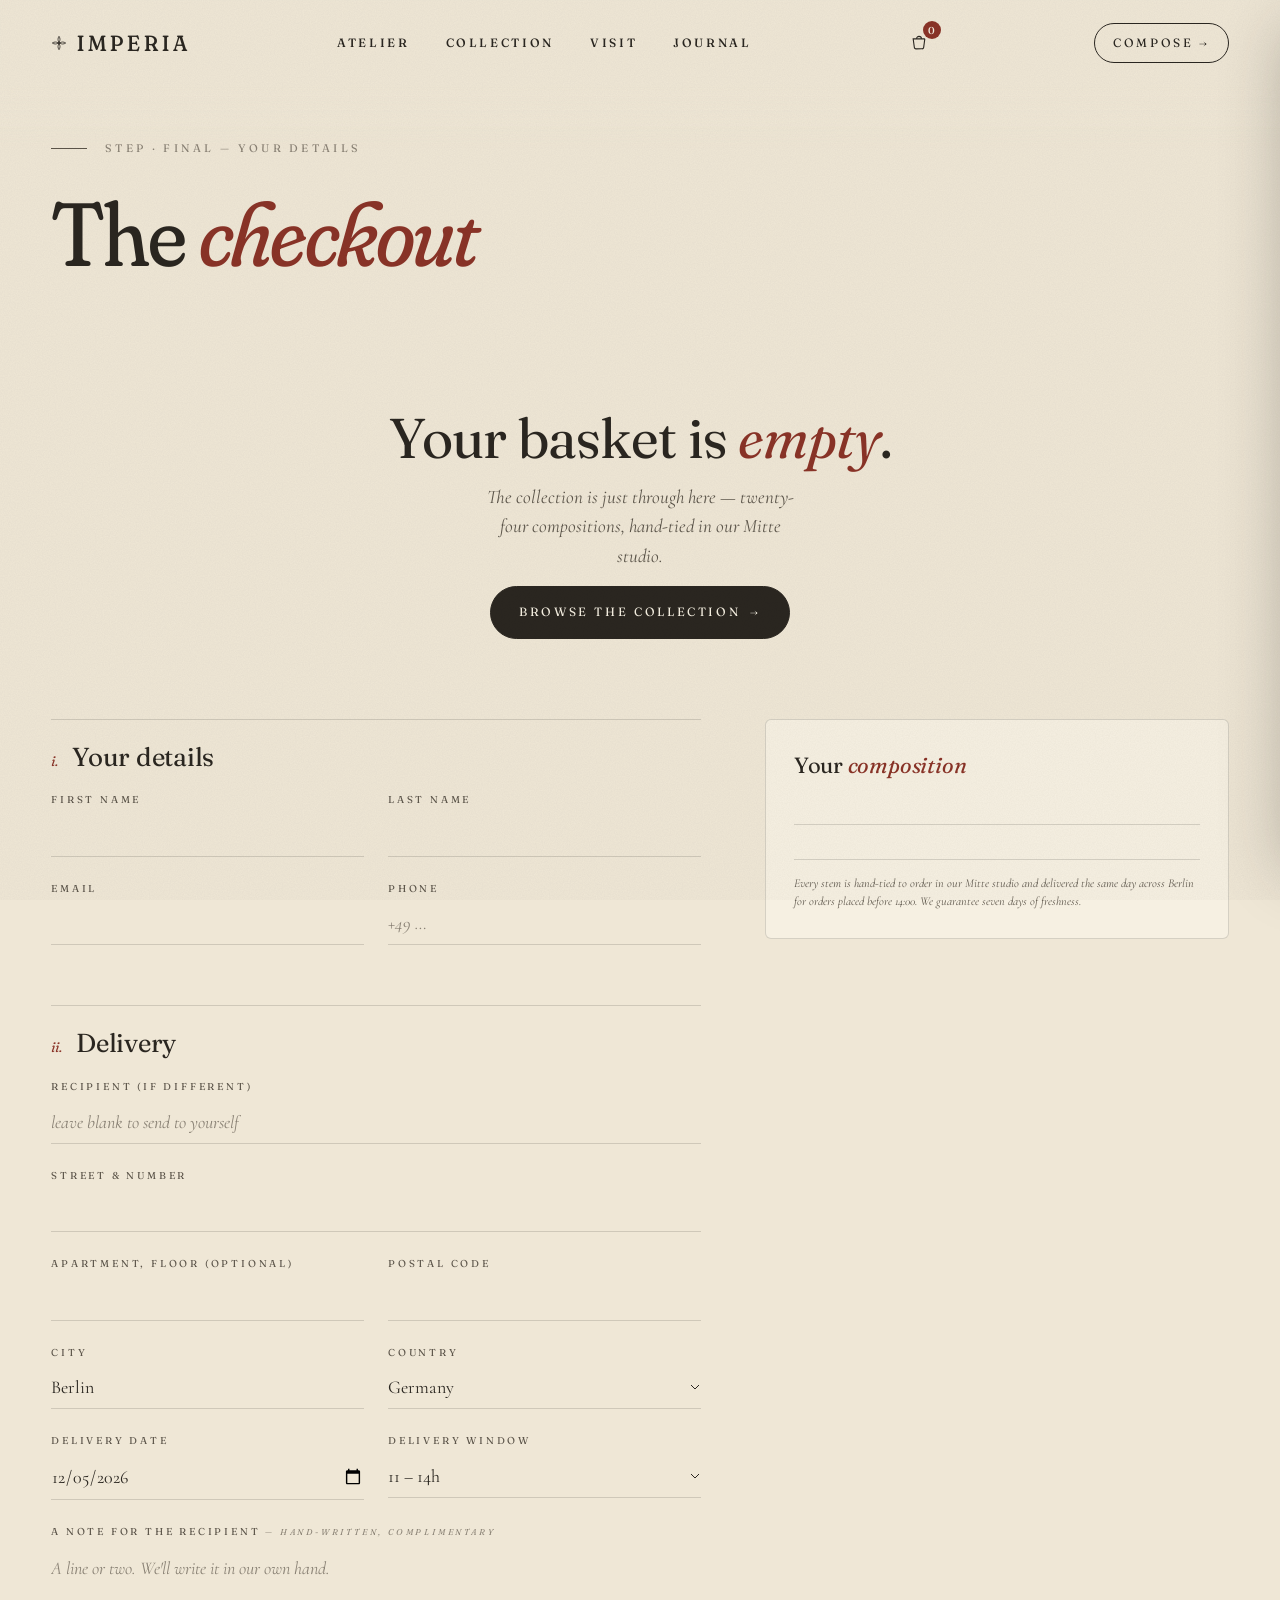
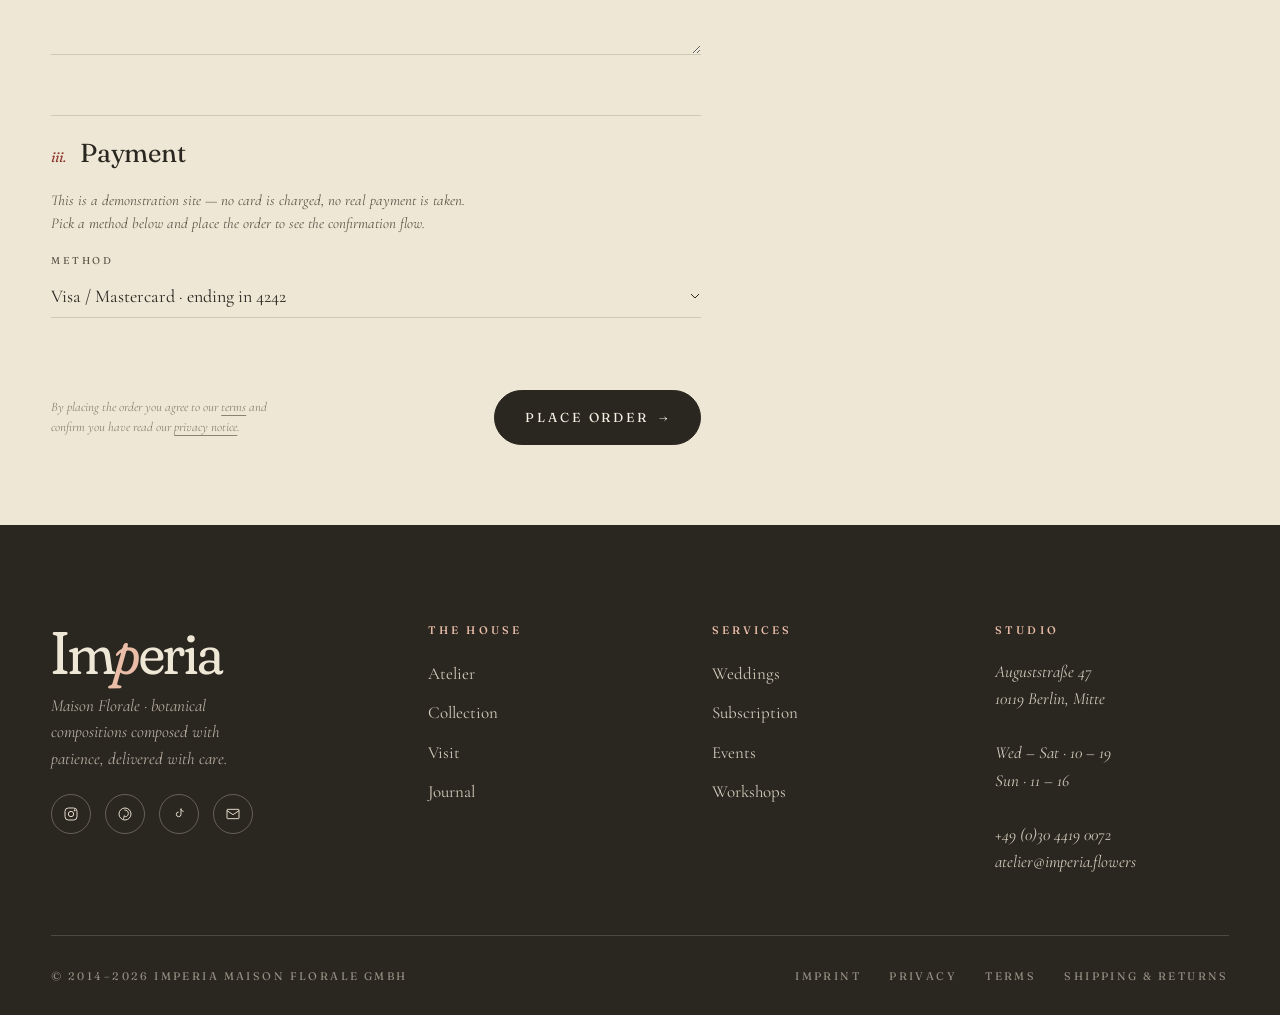
==== checkout/index.html @ 974cafd6 "checkout functionality" ====
<!DOCTYPE html>
<html lang="en">
<head>
<meta charset="UTF-8" />
<meta name="viewport" content="width=device-width, initial-scale=1.0" />
<title>Checkout — IMPERIA Maison Florale</title>
<meta name="description" content="Complete your IMPERIA order — delivery, billing, and a hand-written note." />
<link rel="stylesheet" href="/css/style.css" />
<link rel="icon" href="data:image/svg+xml,%3Csvg xmlns='http://www.w3.org/2000/svg' viewBox='0 0 32 32'%3E%3Ctext y='26' font-size='28' font-family='Georgia' font-style='italic' fill='%238a3327'%3EI%3C/text%3E%3C/svg%3E" />
</head>
<body>

<!-- NAV -->
<nav class="nav" id="nav">
  <a href="/" class="nav-logo" aria-label="IMPERIA home">
    <svg viewBox="0 0 24 24" fill="none" stroke="currentColor" stroke-width="1.2">
      <path d="M12 2c2 3 2 6 0 9-2-3-2-6 0-9zM12 22c-2-3-2-6 0-9 2 3 2 6 0 9zM2 12c3-2 6-2 9 0-3 2-6 2-9 0zM22 12c-3 2-6 2-9 0 3-2 6-2 9 0z"/>
      <circle cx="12" cy="12" r="1.3" fill="currentColor"/>
    </svg>
    IMPERIA
  </a>
  <div class="nav-panel" id="navPanel">
    <div class="nav-links" id="navLinks">
      <a class="nav-link" href="/">Atelier</a>
      <a class="nav-link" href="/products/">Collection</a>
      <a class="nav-link" href="/contact/">Visit</a>
      <a class="nav-link" href="/#journal">Journal</a>
    </div>
    <div class="nav-extras">
      <a class="nav-extra-cta" href="/products/">
        Compose a bouquet
        <svg width="20" height="10" viewBox="0 0 20 10" fill="none" stroke="currentColor" stroke-width="1.4"><path d="M1 5h17M14 1l4 4-4 4"/></svg>
      </a>
      <svg class="nav-extra-ornament" viewBox="0 0 120 24" fill="none">
        <path d="M2 12h36" stroke-linecap="round"/>
        <circle cx="46" cy="12" r="2"/>
        <path d="M52 12c4-5 8-5 12 0-4 5-8 5-12 0z"/>
        <circle cx="74" cy="12" r="2"/>
        <path d="M82 12h36" stroke-linecap="round"/>
      </svg>
      <div class="nav-extra-grid">
        <div class="nav-extra-block"><h5>The Atelier</h5><p>Auguststraße 47<br/>10119 Berlin · Mitte</p></div>
        <div class="nav-extra-block"><h5>Hours</h5><p>Wed–Fri · 10–19<br/>Sat · 09–19<br/>Sun · 11–16</p></div>
        <div class="nav-extra-block"><h5>Conversation</h5><p>atelier@imperia.flowers<br/>+49 (0)30 4419 0072</p></div>
      </div>
      <div class="nav-extra-socials">
        <a href="https://www.instagram.com/" aria-label="Instagram" rel="noopener" target="_blank"><svg viewBox="0 0 24 24" fill="none" stroke="currentColor" stroke-width="1.4"><rect x="3" y="3" width="18" height="18" rx="5"/><circle cx="12" cy="12" r="4"/><circle cx="17.5" cy="6.5" r="0.8" fill="currentColor"/></svg></a>
        <a href="https://www.pinterest.com/" aria-label="Pinterest" rel="noopener" target="_blank"><svg viewBox="0 0 24 24" fill="none" stroke="currentColor" stroke-width="1.4"><circle cx="12" cy="12" r="9"/><path d="M11 6c4 0 6 2 6 5 0 3-2 5-4 5-1 0-2-0.5-2-1.5l-1 4-1 1"/></svg></a>
        <a href="https://www.tiktok.com/" aria-label="TikTok" rel="noopener" target="_blank"><svg viewBox="0 0 24 24" fill="none" stroke="currentColor" stroke-width="1.4"><path d="M15 4v8.5a3.5 3.5 0 1 1-3.5-3.5"/><path d="M15 4c0 2 1.5 4 4 4"/></svg></a>
        <a href="mailto:atelier@imperia.flowers" aria-label="Email"><svg viewBox="0 0 24 24" fill="none" stroke="currentColor" stroke-width="1.4"><rect x="3" y="5" width="18" height="14" rx="1"/><path d="M3 7l9 6 9-6"/></svg></a>
      </div>
    </div>
  </div>
  <a class="nav-cta" href="/products/">Compose →</a>
  <div class="nav-burger" id="navBurger"><span></span><span></span><span></span></div>
</nav>

<main class="checkout-page">
  <header class="checkout-head">
    <div class="page-eyebrow">Step · final — your details</div>
    <h1 class="display checkout-title">The <em>checkout</em></h1>
  </header>

  <!-- Empty state — shown when cart is empty -->
  <div class="checkout-empty" id="checkoutEmpty" hidden>
    <h2>Your basket is <em>empty</em>.</h2>
    <p>The collection is just through here — twenty-four compositions, hand-tied in our Mitte studio.</p>
    <a class="btn btn-primary" href="/products/">Browse the collection <span class="arrow">→</span></a>
  </div>

  <!-- Cart-bearing checkout grid -->
  <div class="checkout-grid" id="checkoutGrid">

    <!-- LEFT — form -->
    <form class="checkout-form" id="checkoutForm" novalidate>

      <section class="checkout-section">
        <div class="checkout-section-head">
          <span class="checkout-section-num">i.</span>
          <h2>Your details</h2>
        </div>
        <div class="form-row">
          <div class="field">
            <label for="firstName">First name</label>
            <input id="firstName" name="firstName" type="text" autocomplete="given-name" required/>
          </div>
          <div class="field">
            <label for="lastName">Last name</label>
            <input id="lastName" name="lastName" type="text" autocomplete="family-name" required/>
          </div>
        </div>
        <div class="form-row">
          <div class="field">
            <label for="email">Email</label>
            <input id="email" name="email" type="email" autocomplete="email" required/>
          </div>
          <div class="field">
            <label for="phone">Phone</label>
            <input id="phone" name="phone" type="tel" autocomplete="tel" placeholder="+49 …"/>
          </div>
        </div>
      </section>

      <section class="checkout-section">
        <div class="checkout-section-head">
          <span class="checkout-section-num">ii.</span>
          <h2>Delivery</h2>
        </div>
        <div class="form-row">
          <div class="field field-full">
            <label for="recipient">Recipient (if different)</label>
            <input id="recipient" name="recipient" type="text" autocomplete="name" placeholder="leave blank to send to yourself"/>
          </div>
        </div>
        <div class="form-row">
          <div class="field field-full">
            <label for="addr1">Street &amp; number</label>
            <input id="addr1" name="addr1" type="text" autocomplete="address-line1" required/>
          </div>
        </div>
        <div class="form-row">
          <div class="field">
            <label for="addr2">Apartment, floor (optional)</label>
            <input id="addr2" name="addr2" type="text" autocomplete="address-line2"/>
          </div>
          <div class="field">
            <label for="postcode">Postal code</label>
            <input id="postcode" name="postcode" type="text" autocomplete="postal-code" inputmode="numeric" required/>
          </div>
        </div>
        <div class="form-row">
          <div class="field">
            <label for="city">City</label>
            <input id="city" name="city" type="text" autocomplete="address-level2" value="Berlin" required/>
          </div>
          <div class="field">
            <label for="country">Country</label>
            <select id="country" name="country" required>
              <option value="DE">Germany</option>
              <option value="AT">Austria</option>
              <option value="CH">Switzerland</option>
              <option value="NL">Netherlands</option>
              <option value="FR">France</option>
            </select>
          </div>
        </div>
        <div class="form-row">
          <div class="field">
            <label for="deliveryDate">Delivery date</label>
            <input id="deliveryDate" name="deliveryDate" type="date" required/>
          </div>
          <div class="field">
            <label for="window">Delivery window</label>
            <select id="window" name="window">
              <option>11 – 14h</option>
              <option>14 – 17h</option>
              <option>17 – 19h</option>
            </select>
          </div>
        </div>
        <div class="form-row">
          <div class="field field-full">
            <label for="giftNote">A note for the recipient <span class="italic" style="color:var(--ink-mute); font-size: 0.85em;">— hand-written, complimentary</span></label>
            <textarea id="giftNote" name="giftNote" placeholder="A line or two. We'll write it in our own hand." maxlength="240"></textarea>
          </div>
        </div>
      </section>

      <section class="checkout-section">
        <div class="checkout-section-head">
          <span class="checkout-section-num">iii.</span>
          <h2>Payment</h2>
        </div>
        <p style="color: var(--ink-soft); font-style: italic; font-size: 15px; margin-bottom: 18px;">
          This is a demonstration site — no card is charged, no real payment is taken.
          Pick a method below and place the order to see the confirmation flow.
        </p>
        <div class="form-row">
          <div class="field field-full">
            <label for="payMethod">Method</label>
            <select id="payMethod" name="payMethod">
              <option value="card">Visa / Mastercard · ending in 4242</option>
              <option value="sepa">SEPA direct debit</option>
              <option value="paypal">PayPal</option>
              <option value="apple">Apple Pay</option>
            </select>
          </div>
        </div>
      </section>

      <div class="checkout-actions">
        <p class="form-note">
          By placing the order you agree to our <a href="/imprint/#terms" style="text-decoration: underline; text-underline-offset: 4px;">terms</a>
          and confirm you have read our <a href="/imprint/#privacy" style="text-decoration: underline; text-underline-offset: 4px;">privacy notice</a>.
        </p>
        <button type="submit" class="btn btn-primary checkout-place" id="placeBtn">
          Place order <span class="arrow">→</span>
        </button>
      </div>
    </form>

    <!-- RIGHT — order summary -->
    <aside class="checkout-summary" aria-label="Order summary">
      <div class="checkout-summary-title">Your <em>composition</em></div>
      <div class="checkout-lines" id="checkoutLines"></div>
      <div class="checkout-totals" id="checkoutTotals"></div>
      <div class="checkout-promise">
        Every stem is hand-tied to order in our Mitte studio and delivered the same day across Berlin
        for orders placed before 14:00. We guarantee seven days of freshness.
      </div>
    </aside>

  </div>
</main>

<!-- FOOTER -->
<footer class="footer">
  <div class="wrap">
    <div class="footer-top">
      <div>
        <div class="footer-brand">Im<em>p</em>eria</div>
        <p class="footer-tagline">Maison Florale · botanical compositions composed with patience, delivered with care.</p>
        <div class="footer-socials">
          <a class="social-link" href="https://www.instagram.com/" aria-label="Instagram" rel="noopener" target="_blank"><svg viewBox="0 0 24 24" fill="none" stroke="currentColor" stroke-width="1.4"><rect x="3" y="3" width="18" height="18" rx="5"/><circle cx="12" cy="12" r="4"/><circle cx="17.5" cy="6.5" r="0.8" fill="currentColor"/></svg></a>
          <a class="social-link" href="https://www.pinterest.com/" aria-label="Pinterest" rel="noopener" target="_blank"><svg viewBox="0 0 24 24" fill="none" stroke="currentColor" stroke-width="1.4"><circle cx="12" cy="12" r="9"/><path d="M11 6c4 0 6 2 6 5 0 3-2 5-4 5-1 0-2-0.5-2-1.5l-1 4-1 1"/></svg></a>
          <a class="social-link" href="https://www.tiktok.com/" aria-label="TikTok" rel="noopener" target="_blank"><svg viewBox="0 0 24 24" fill="none" stroke="currentColor" stroke-width="1.4"><path d="M15 4v8.5a3.5 3.5 0 1 1-3.5-3.5"/><path d="M15 4c0 2 1.5 4 4 4"/></svg></a>
          <a class="social-link" href="mailto:atelier@imperia.flowers" aria-label="Email"><svg viewBox="0 0 24 24" fill="none" stroke="currentColor" stroke-width="1.4"><rect x="3" y="5" width="18" height="14" rx="1"/><path d="M3 7l9 6 9-6"/></svg></a>
        </div>
      </div>
      <div><h4>The House</h4><ul><li><a href="/">Atelier</a></li><li><a href="/products/">Collection</a></li><li><a href="/contact/">Visit</a></li><li><a href="/#journal">Journal</a></li></ul></div>
      <div><h4>Services</h4><ul><li><a href="/contact/">Weddings</a></li><li><a href="/products/">Subscription</a></li><li><a href="/contact/">Events</a></li><li><a href="/contact/">Workshops</a></li></ul></div>
      <div><h4>Studio</h4><p class="footer-info">Auguststraße 47<br/>10119 Berlin, Mitte<br/><br/>Wed – Sat · 10 – 19<br/>Sun · 11 – 16<br/><br/>+49 (0)30 4419 0072<br/>atelier@imperia.flowers</p></div>
    </div>
    <div class="footer-bottom">
      <span>© 2014–2026 Imperia Maison Florale GmbH</span>
      <div class="footer-imprint-links">
        <a href="/imprint/">Imprint</a><a href="/imprint/#privacy">Privacy</a><a href="/imprint/#terms">Terms</a><a href="/imprint/#shipping">Shipping &amp; Returns</a>
      </div>
    </div>
  </div>
</footer>

<script src="/js/main.js"></script>
<script src="/js/cart.js"></script>
<script src="/checkout/checkout.js"></script>
</body>
</html>
---- css/style.css ----
/* ============================================================
   IMPERIA — Maison Florale
   Editorial botanical aesthetic
   ============================================================ */

/* ---- Self-hosted fonts ---- */

@font-face {
  font-family: "Fraunces";
  src: url("/assets/fonts/Fraunces-VariableFont_SOFT,WONK,opsz,wght.ttf") format("truetype");
  font-weight: 100 900;
  font-style: normal;
  font-display: swap;
}

@font-face {
  font-family: "Fraunces";
  src: url("/assets/fonts/Fraunces-Italic-VariableFont_SOFT,WONK,opsz,wght.ttf") format("truetype");
  font-weight: 100 900;
  font-style: italic;
  font-display: swap;
}

@font-face {
  font-family: "Cormorant Garamond";
  src: url("/assets/fonts/CormorantGaramond-Regular.ttf") format("truetype");
  font-weight: 400;
  font-style: normal;
  font-display: swap;
}

@font-face {
  font-family: "Cormorant Garamond";
  src: url("/assets/fonts/CormorantGaramond-Italic.ttf") format("truetype");
  font-weight: 400;
  font-style: italic;
  font-display: swap;
}

@font-face {
  font-family: "Cormorant Garamond";
  src: url("/assets/fonts/CormorantGaramond-Medium.ttf") format("truetype");
  font-weight: 500;
  font-style: normal;
  font-display: swap;
}

@font-face {
  font-family: "Cormorant Garamond";
  src: url("/assets/fonts/CormorantGaramond-MediumItalic.ttf") format("truetype");
  font-weight: 500;
  font-style: italic;
  font-display: swap;
}

:root {
  /* Palette — warm bone, deep ink, terracotta, moss, antique gold */
  --cream:        #efe7d6;
  --cream-deep:   #e6dcc4;
  --cream-light:  #f6f0e2;
  --ink:          #2a2620;
  --ink-soft:     #5c554a;
  --ink-mute:     #8a8275;
  --rose:         #b8584a;
  --rose-deep:    #8a3327;
  --moss:         #6a7a52;
  --moss-deep:    #4a5639;
  --gold:         #a88556;
  --paper-line:   rgba(42, 38, 32, 0.16);

  --serif-display: "Fraunces", "Cormorant Garamond", "Times New Roman", serif;
  --serif-body:    "Cormorant Garamond", "Fraunces", Georgia, serif;

  --ease-soft: cubic-bezier(.4, .14, .2, 1);
  --ease-out:  cubic-bezier(.16, 1, .3, 1);
}

* { margin: 0; padding: 0; box-sizing: border-box; }

html { scroll-behavior: smooth; }

body {
  font-family: var(--serif-body);
  font-weight: 400;
  font-size: 19px;
  line-height: 1.55;
  color: var(--ink);
  background: var(--cream);
  overflow-x: hidden;
  -webkit-font-smoothing: antialiased;
  -moz-osx-font-smoothing: grayscale;
  position: relative;
}

/* Subtle paper grain overlay */
body::before {
  content: "";
  position: fixed;
  inset: 0;
  pointer-events: none;
  z-index: 999;
  opacity: 0.35;
  mix-blend-mode: multiply;
  background-image: url("data:image/svg+xml;utf8,<svg xmlns='http://www.w3.org/2000/svg' width='200' height='200'><filter id='n'><feTurbulence type='fractalNoise' baseFrequency='0.85' numOctaves='2' stitchTiles='stitch'/><feColorMatrix values='0 0 0 0 0.16 0 0 0 0 0.15 0 0 0 0 0.13 0 0 0 0.18 0'/></filter><rect width='100%25' height='100%25' filter='url(%23n)'/></svg>");
}

img { max-width: 100%; display: block; }
a { color: inherit; text-decoration: none; }

::selection { background: var(--rose); color: var(--cream-light); }

/* ============================================================
   Typography
   ============================================================ */

.display {
  font-family: var(--serif-display);
  font-variation-settings: "opsz" 144, "SOFT" 100;
  font-weight: 400;
  letter-spacing: -0.02em;
  line-height: 0.88;
}

.eyebrow {
  font-family: var(--serif-display);
  font-variation-settings: "opsz" 9;
  font-size: 11px;
  font-weight: 500;
  letter-spacing: 0.32em;
  text-transform: uppercase;
  color: var(--ink-soft);
}

.italic { font-style: italic; }

h1, h2, h3, h4 {
  font-family: var(--serif-display);
  font-weight: 400;
  letter-spacing: -0.015em;
  line-height: 1;
}

p { max-width: 60ch; }

/* ============================================================
   Layout
   ============================================================ */

.wrap {
  max-width: 1320px;
  margin-left: auto;
  margin-right: auto;
  padding-left: clamp(20px, 4vw, 56px);
  padding-right: clamp(20px, 4vw, 56px);
}

.rule {
  height: 1px;
  background: var(--paper-line);
  width: 100%;
}

section { position: relative; }

/* ============================================================
   Navigation
   ============================================================ */

.nav {
  position: fixed;
  top: 0; left: 0; right: 0;
  z-index: 100;
  padding: 22px clamp(20px, 4vw, 56px);
  display: flex;
  align-items: center;
  justify-content: space-between;
  backdrop-filter: blur(10px);
  -webkit-backdrop-filter: blur(10px);
  background: rgba(239, 231, 214, 0.78);
  border-bottom: 1px solid transparent;
  transition: border-color 600ms var(--ease-soft);
}

.nav.scrolled { border-bottom-color: var(--paper-line); }

/* Soft fade below the nav header — extends the frosted glass look downward
   and gently dissolves content as it scrolls under, like the mobile menu fade. */
.nav::before {
  content: "";
  position: absolute;
  top: 100%;
  left: 0;
  right: 0;
  height: 64px;
  background: linear-gradient(
    to bottom,
    rgba(239, 231, 214, 0.88) 0%,
    rgba(239, 231, 214, 0.55) 45%,
    rgba(239, 231, 214, 0) 100%
  );
  backdrop-filter: blur(10px);
  -webkit-backdrop-filter: blur(10px);
  -webkit-mask-image: linear-gradient(to bottom, black 0%, black 60%, transparent 100%);
  mask-image: linear-gradient(to bottom, black 0%, black 60%, transparent 100%);
  pointer-events: none;
}

.nav-logo {
  font-family: var(--serif-display);
  font-variation-settings: "opsz" 144, "SOFT" 100;
  font-size: 22px;
  font-weight: 500;
  letter-spacing: 0.18em;
  display: flex;
  align-items: center;
  gap: 10px;
}

.nav-logo svg { width: 16px; height: 16px; }

.nav-links {
  display: flex;
  gap: 36px;
  align-items: center;
  font-family: var(--serif-display);
  font-variation-settings: "opsz" 9;
  font-size: 12px;
  font-weight: 500;
  letter-spacing: 0.22em;
  text-transform: uppercase;
}

.nav-link {
  position: relative;
  padding: 4px 0;
  color: var(--ink);
  transition: color 200ms;
}

.nav-link::after {
  content: "";
  position: absolute;
  left: 0; bottom: -2px;
  width: 100%;
  height: 1px;
  background: var(--ink);
  transform: scaleX(0);
  transform-origin: right;
  transition: transform 420ms var(--ease-out);
}

.nav-link:hover::after,
.nav-link.active::after {
  transform: scaleX(1);
  transform-origin: left;
}

.nav-link.active { color: var(--rose-deep); }
.nav-link.active::after { background: var(--rose-deep); }

.nav-cta {
  font-family: var(--serif-display);
  font-variation-settings: "opsz" 9;
  font-size: 12px;
  letter-spacing: 0.22em;
  text-transform: uppercase;
  padding: 10px 18px;
  border: 1px solid var(--ink);
  border-radius: 999px;
  transition: all 320ms var(--ease-soft);
}

.nav-cta:hover {
  background: var(--ink);
  color: var(--cream-light);
}

.nav-burger {
  display: none;
  width: 28px;
  height: 22px;
  flex-direction: column;
  justify-content: space-between;
  cursor: pointer;
}

.nav-burger span {
  display: block;
  height: 1px;
  background: var(--ink);
  transition: transform 300ms, opacity 200ms;
}

.nav.open .nav-burger span:nth-child(1) { transform: translateY(10px) rotate(45deg); }
.nav.open .nav-burger span:nth-child(2) { opacity: 0; }
.nav.open .nav-burger span:nth-child(3) { transform: translateY(-10px) rotate(-45deg); }

/* Nav panel — neutral on desktop, full-screen overlay on mobile */
.nav-panel { display: contents; }
.nav-extras { display: none; }

/* ============================================================
   Hero (Landing)
   ============================================================ */

.hero {
  min-height: 100vh;
  padding: 120px clamp(20px, 4vw, 56px) 80px;
  display: flex;
  flex-direction: column;
  justify-content: center;
  position: relative;
  overflow: hidden;
}

.hero-grid {
  display: grid;
  grid-template-columns: 1fr auto 1fr;
  gap: 40px;
  align-items: end;
  max-width: 1320px;
  margin: 0 auto;
  width: 100%;
}

.hero-side {
  font-family: var(--serif-display);
  font-variation-settings: "opsz" 9;
  font-size: 11px;
  letter-spacing: 0.32em;
  text-transform: uppercase;
  color: var(--ink-soft);
  writing-mode: vertical-rl;
  transform: rotate(180deg);
  white-space: nowrap;
  align-self: center;
}

.hero-side-right {
  text-align: right;
  align-self: end;
  font-family: var(--serif-body);
  font-style: italic;
  font-size: 17px;
  color: var(--ink-soft);
  max-width: 240px;
  justify-self: end;
}

.hero-center {
  text-align: center;
  position: relative;
}

.hero-eyebrow {
  margin-bottom: 28px;
  opacity: 0;
  animation: fadeUp 900ms var(--ease-out) 200ms forwards;
}

.hero-eyebrow .dot {
  display: inline-block;
  width: 4px; height: 4px;
  background: var(--rose);
  border-radius: 50%;
  margin: 0 14px;
  vertical-align: middle;
}

.hero-title {
  font-size: clamp(72px, 17vw, 260px);
  letter-spacing: -0.04em;
  line-height: 0.92;
  font-variation-settings: "opsz" 144, "SOFT" 100, "wght" 380;
  display: flex;
  justify-content: center;
  gap: 0.005em;
}

.hero-title .letter {
  display: inline-block;
  opacity: 0;
  transform: translateY(40%);
  animation: letterUp 1100ms var(--ease-out) forwards;
}

.hero-title .letter.italic {
  font-style: italic;
  font-variation-settings: "opsz" 144, "SOFT" 100, "wght" 320;
  color: var(--rose-deep);
}

@keyframes letterUp {
  to { opacity: 1; transform: translateY(0); }
}

.hero-sub {
  margin-top: 56px;
  font-family: var(--serif-body);
  font-style: italic;
  font-size: clamp(18px, 2vw, 22px);
  color: var(--ink-soft);
  opacity: 0;
  animation: fadeUp 900ms var(--ease-out) 1100ms forwards;
}

.hero-actions {
  margin-top: 44px;
  display: flex;
  gap: 18px;
  justify-content: center;
  opacity: 0;
  animation: fadeUp 900ms var(--ease-out) 1300ms forwards;
}

.btn {
  font-family: var(--serif-display);
  font-variation-settings: "opsz" 9;
  font-size: 12px;
  letter-spacing: 0.22em;
  text-transform: uppercase;
  padding: 16px 28px;
  border-radius: 999px;
  border: 1px solid var(--ink);
  background: transparent;
  color: var(--ink);
  cursor: pointer;
  transition: all 360ms var(--ease-soft);
  display: inline-flex;
  align-items: center;
  gap: 10px;
}

.btn:hover {
  background: var(--ink);
  color: var(--cream-light);
  transform: translateY(-2px);
}

.btn-primary {
  background: var(--ink);
  color: var(--cream-light);
}

.btn-primary:hover {
  background: var(--rose-deep);
  border-color: var(--rose-deep);
}

.btn .arrow {
  display: inline-block;
  transition: transform 300ms var(--ease-out);
}
.btn:hover .arrow { transform: translateX(4px); }

/* Hero ornament under title */
.hero-ornament {
  margin: 28px auto 0;
  width: 120px;
  opacity: 0;
  animation: fadeUp 900ms var(--ease-out) 1500ms forwards;
}
.hero-ornament path,
.hero-ornament circle { stroke: var(--ink-soft); fill: none; }

/* Floating petals */
.petals {
  position: absolute;
  inset: 0;
  pointer-events: none;
  z-index: 1;
}

.petal {
  position: absolute;
  opacity: 0;
  animation: petalFloat 14s linear infinite, petalFade 14s linear infinite;
}

.petal svg { width: 100%; height: 100%; }

@keyframes petalFloat {
  0%   { transform: translate(0, -10vh) rotate(0deg); }
  100% { transform: translate(20px, 110vh) rotate(720deg); }
}

@keyframes petalFade {
  0%, 100% { opacity: 0; }
  10%, 90% { opacity: 0.55; }
}

@keyframes fadeUp {
  from { opacity: 0; transform: translateY(20px); }
  to   { opacity: 1; transform: translateY(0); }
}

/* ============================================================
   Section: Manifesto / Editorial intro
   ============================================================ */

.manifesto {
  padding-top: clamp(110px, 14vw, 200px);
  padding-bottom: clamp(80px, 12vw, 160px);
  position: relative;
}

.manifesto-grid {
  display: grid;
  grid-template-columns: 1fr 1.4fr;
  gap: clamp(40px, 7vw, 100px);
  align-items: start;
}

.manifesto-label {
  font-family: var(--serif-display);
  font-variation-settings: "opsz" 9;
  font-size: 11px;
  letter-spacing: 0.32em;
  text-transform: uppercase;
  color: var(--ink-soft);
  display: flex;
  align-items: center;
  gap: 18px;
}

.manifesto-label::before {
  content: "";
  width: 36px;
  height: 1px;
  background: var(--ink-soft);
}

.manifesto-title {
  margin-top: 32px;
  font-size: clamp(38px, 6vw, 86px);
  font-variation-settings: "opsz" 144, "SOFT" 100, "wght" 380;
  line-height: 0.96;
}

.manifesto-title em {
  font-style: italic;
  color: var(--rose-deep);
  font-variation-settings: "opsz" 144, "SOFT" 100, "wght" 320;
}

.manifesto-body {
  padding-top: 36px;
}

.manifesto-body p {
  font-size: 20px;
  line-height: 1.6;
  color: var(--ink-soft);
  margin-bottom: 24px;
}

.manifesto-body p:first-child::first-letter {
  font-family: var(--serif-display);
  font-variation-settings: "opsz" 144, "wght" 500;
  font-size: 78px;
  float: left;
  line-height: 0.8;
  padding: 8px 14px 0 0;
  color: var(--rose-deep);
}

.manifesto-sig {
  margin-top: 36px;
  display: flex;
  align-items: center;
  gap: 16px;
  font-style: italic;
  color: var(--ink-soft);
  font-size: 17px;
}

.manifesto-sig::before {
  content: "❦";
  color: var(--rose);
  font-size: 22px;
}

/* ============================================================
   Section divider with ornament
   ============================================================ */

.divider {
  display: flex;
  align-items: center;
  gap: 24px;
  padding: 24px 0;
}

.divider .line {
  flex: 1;
  height: 1px;
  background: var(--paper-line);
}

.divider svg { color: var(--rose); width: 32px; height: 32px; }

/* ============================================================
   Featured / Collection grid
   ============================================================ */

.collection {
  padding-top: clamp(60px, 9vw, 120px);
  padding-bottom: clamp(60px, 9vw, 120px);
}

.section-head {
  display: flex;
  justify-content: space-between;
  align-items: end;
  margin-bottom: 60px;
  gap: 40px;
  flex-wrap: wrap;
}

.section-head h2 {
  font-size: clamp(40px, 6vw, 84px);
  font-variation-settings: "opsz" 144, "SOFT" 100, "wght" 380;
}

.section-head h2 em {
  font-style: italic;
  color: var(--rose-deep);
}

.section-head .lead {
  max-width: 360px;
  font-size: 17px;
  font-style: italic;
  color: var(--ink-soft);
  line-height: 1.55;
}

.grid-products {
  display: grid;
  grid-template-columns: repeat(3, 1fr);
  gap: clamp(30px, 4vw, 56px) clamp(28px, 3vw, 44px);
}

.product {
  position: relative;
  cursor: pointer;
}

.product-frame {
  position: relative;
  aspect-ratio: 4 / 5;
  overflow: hidden;
  background: var(--cream-deep);
  border-radius: 2px;
}

.product-frame img {
  width: 100%;
  height: 100%;
  object-fit: cover;
  transition: transform 1200ms var(--ease-out), filter 800ms;
  filter: saturate(0.9) contrast(0.96);
}

.product:hover .product-frame img {
  transform: scale(1.05);
  filter: saturate(1.05) contrast(1);
}

.product-num {
  position: absolute;
  top: 18px;
  left: 18px;
  font-family: var(--serif-display);
  font-variation-settings: "opsz" 144, "wght" 400;
  font-style: italic;
  font-size: 22px;
  color: var(--cream-light);
  mix-blend-mode: difference;
  z-index: 2;
}

.product-tag {
  position: absolute;
  top: 18px;
  right: 18px;
  font-family: var(--serif-display);
  font-variation-settings: "opsz" 9;
  font-size: 10px;
  letter-spacing: 0.22em;
  text-transform: uppercase;
  padding: 6px 12px;
  background: var(--cream-light);
  color: var(--ink);
  border-radius: 999px;
}

.product-info {
  padding-top: 18px;
  display: grid;
  grid-template-columns: 1fr auto;
  gap: 4px 16px;
  align-items: baseline;
}

.product-name {
  font-family: var(--serif-display);
  font-variation-settings: "opsz" 144, "SOFT" 100, "wght" 380;
  font-size: 26px;
  letter-spacing: -0.01em;
  line-height: 1.1;
}

.product-price {
  font-family: var(--serif-display);
  font-variation-settings: "opsz" 144, "wght" 400;
  font-style: italic;
  font-size: 22px;
  color: var(--rose-deep);
}

.product-latin {
  grid-column: 1 / -1;
  font-style: italic;
  font-size: 15px;
  color: var(--ink-mute);
  letter-spacing: 0.02em;
}

.product-cta {
  grid-column: 1 / -1;
  margin-top: 8px;
  font-family: var(--serif-display);
  font-variation-settings: "opsz" 9;
  font-size: 11px;
  letter-spacing: 0.22em;
  text-transform: uppercase;
  color: var(--ink-soft);
  position: relative;
  display: inline-flex;
  align-items: center;
  gap: 10px;
  width: max-content;
}

.product-cta::after {
  content: "";
  position: absolute;
  left: 0; bottom: -3px;
  width: 100%;
  height: 1px;
  background: var(--ink-soft);
  transform: scaleX(0.3);
  transform-origin: left;
  transition: transform 500ms var(--ease-out);
}

.product:hover .product-cta::after { transform: scaleX(1); }

/* ============================================================
   Seasonal poster
   ============================================================ */

.poster {
  margin: clamp(60px, 9vw, 120px) 0;
  position: relative;
  height: clamp(420px, 70vh, 720px);
  overflow: hidden;
  border-radius: 2px;
}

.poster-img {
  position: absolute;
  inset: 0;
  background-image: url("https://images.unsplash.com/photo-1455659817273-f96807779a8a?auto=format&fit=crop&w=2200&q=80");
  background-size: cover;
  background-position: center;
  filter: saturate(0.85) contrast(0.95);
  transform: scale(1.08);
  transition: transform 1.6s var(--ease-out);
}

.poster.in-view .poster-img { transform: scale(1); }

.poster::after {
  content: "";
  position: absolute;
  inset: 0;
  background: linear-gradient(180deg, rgba(42,38,32,0.05) 0%, rgba(42,38,32,0.55) 100%);
}

.poster-body {
  position: absolute;
  inset: 0;
  z-index: 2;
  display: flex;
  flex-direction: column;
  justify-content: flex-end;
  padding: clamp(30px, 5vw, 70px);
  color: var(--cream-light);
}

.poster-eyebrow {
  font-family: var(--serif-display);
  font-variation-settings: "opsz" 9;
  font-size: 11px;
  letter-spacing: 0.32em;
  text-transform: uppercase;
  margin-bottom: 18px;
  color: var(--cream);
}

.poster-title {
  font-size: clamp(44px, 7vw, 104px);
  font-variation-settings: "opsz" 144, "SOFT" 100, "wght" 380;
  line-height: 0.96;
  max-width: 900px;
}

.poster-title em {
  font-style: italic;
  color: #e9bda7;
}

.poster-actions {
  margin-top: 36px;
  display: flex;
  gap: 16px;
  flex-wrap: wrap;
}

.poster .btn {
  border-color: var(--cream-light);
  color: var(--cream-light);
}
.poster .btn:hover { background: var(--cream-light); color: var(--ink); }

/* ============================================================
   Services
   ============================================================ */

.services {
  padding-top: clamp(80px, 12vw, 140px);
  padding-bottom: clamp(80px, 12vw, 140px);
}

.services-grid {
  display: grid;
  grid-template-columns: repeat(3, 1fr);
  gap: 0;
  border-top: 1px solid var(--paper-line);
}

.service {
  padding: 44px 30px;
  border-bottom: 1px solid var(--paper-line);
  border-right: 1px solid var(--paper-line);
  position: relative;
  transition: background 600ms var(--ease-soft);
  cursor: pointer;
}

.service:nth-child(3n) { border-right: none; }
.service:hover { background: var(--cream-deep); }

.service-num {
  font-family: var(--serif-display);
  font-variation-settings: "opsz" 144, "wght" 400;
  font-style: italic;
  font-size: 32px;
  color: var(--rose);
  margin-bottom: 22px;
}

.service-title {
  font-size: 32px;
  font-variation-settings: "opsz" 144, "SOFT" 100, "wght" 380;
  margin-bottom: 14px;
}

.service-desc {
  color: var(--ink-soft);
  font-size: 17px;
  line-height: 1.55;
  margin-bottom: 28px;
}

.service-link {
  font-family: var(--serif-display);
  font-variation-settings: "opsz" 9;
  font-size: 11px;
  letter-spacing: 0.22em;
  text-transform: uppercase;
  display: inline-flex;
  align-items: center;
  gap: 10px;
  position: relative;
}

.service-link svg { transition: transform 400ms var(--ease-out); }
.service:hover .service-link svg { transform: translateX(6px); }

/* ============================================================
   Testimonials
   ============================================================ */

.quotes {
  padding: clamp(80px, 12vw, 140px) 0;
  background: var(--cream-deep);
  margin-top: clamp(40px, 6vw, 80px);
}

.quotes-eyebrow {
  text-align: center;
  margin-bottom: 50px;
  font-family: var(--serif-display);
  font-variation-settings: "opsz" 9;
  font-size: 11px;
  letter-spacing: 0.32em;
  text-transform: uppercase;
  color: var(--ink-soft);
}

.quotes-grid {
  display: grid;
  grid-template-columns: repeat(3, 1fr);
  gap: 60px;
}

.quote {
  text-align: center;
}

.quote-mark {
  font-family: var(--serif-display);
  font-variation-settings: "opsz" 144, "wght" 400;
  font-style: italic;
  font-size: 80px;
  line-height: 0.5;
  color: var(--rose);
  margin-bottom: 20px;
}

.quote-text {
  font-family: var(--serif-display);
  font-variation-settings: "opsz" 144, "SOFT" 100, "wght" 360;
  font-style: italic;
  font-size: 22px;
  line-height: 1.4;
  color: var(--ink);
  margin: 0 auto 28px;
  max-width: 32ch;
}

.quote-author {
  font-family: var(--serif-display);
  font-variation-settings: "opsz" 9;
  font-size: 11px;
  letter-spacing: 0.28em;
  text-transform: uppercase;
  color: var(--ink-soft);
}

.quote-author .dash { color: var(--rose); margin-right: 8px; }

/* ============================================================
   Marquee
   ============================================================ */

.marquee {
  border-top: 1px solid var(--paper-line);
  border-bottom: 1px solid var(--paper-line);
  padding: 26px 0;
  overflow: hidden;
  white-space: nowrap;
  background: var(--cream);
}

.marquee-track {
  display: inline-flex;
  gap: 60px;
  animation: marquee 38s linear infinite;
  font-family: var(--serif-display);
  font-variation-settings: "opsz" 144, "wght" 400;
  font-style: italic;
  font-size: 36px;
  color: var(--ink);
  align-items: center;
}

.marquee-track span { display: inline-flex; align-items: center; gap: 60px; }
.marquee-track svg { color: var(--rose); }

@keyframes marquee {
  to { transform: translateX(-50%); }
}

/* ============================================================
   Newsletter
   ============================================================ */

.newsletter {
  padding-top: clamp(120px, 15vw, 200px);
  padding-bottom: clamp(120px, 15vw, 200px);
  text-align: center;
}

.newsletter h2 {
  font-size: clamp(40px, 6vw, 80px);
  font-variation-settings: "opsz" 144, "SOFT" 100, "wght" 380;
  max-width: 20ch;
  margin: 0 auto 24px;
  line-height: 1;
}

.newsletter h2 em {
  font-style: italic;
  color: var(--rose-deep);
}

.newsletter p {
  font-style: italic;
  color: var(--ink-soft);
  font-size: 19px;
  max-width: 50ch;
  margin: 0 auto 44px;
}

.newsletter-form {
  display: flex;
  max-width: 520px;
  margin: 0 auto;
  border-bottom: 1px solid var(--ink);
  position: relative;
}

.newsletter-form input {
  flex: 1;
  padding: 16px 4px;
  border: none;
  background: transparent;
  font-family: var(--serif-body);
  font-size: 18px;
  color: var(--ink);
  outline: none;
}

.newsletter-form input::placeholder {
  color: var(--ink-mute);
  font-style: italic;
}

.newsletter-form button {
  padding: 16px 8px;
  background: transparent;
  border: none;
  cursor: pointer;
  font-family: var(--serif-display);
  font-variation-settings: "opsz" 9;
  font-size: 12px;
  letter-spacing: 0.22em;
  text-transform: uppercase;
  color: var(--ink);
  display: inline-flex;
  align-items: center;
  gap: 8px;
  transition: color 300ms;
}

.newsletter-form button:hover { color: var(--rose-deep); }

/* ============================================================
   Footer
   ============================================================ */

.footer {
  background: var(--ink);
  color: var(--cream);
  padding: clamp(60px, 9vw, 100px) 0 30px;
}

.footer-top {
  display: grid;
  grid-template-columns: 1.4fr 1fr 1fr 1fr;
  gap: 50px;
  padding-bottom: 60px;
  border-bottom: 1px solid rgba(239, 231, 214, 0.18);
}

.footer-brand {
  font-family: var(--serif-display);
  font-variation-settings: "opsz" 144, "SOFT" 100, "wght" 380;
  font-size: 60px;
  letter-spacing: -0.02em;
  line-height: 0.9;
}

.footer-brand em {
  font-style: italic;
  color: #e9bda7;
}

.footer-tagline {
  margin-top: 14px;
  font-style: italic;
  color: rgba(239, 231, 214, 0.7);
  font-size: 17px;
  max-width: 30ch;
}

.footer h4 {
  font-family: var(--serif-display);
  font-variation-settings: "opsz" 9;
  font-size: 11px;
  letter-spacing: 0.28em;
  text-transform: uppercase;
  color: #e9bda7;
  margin-bottom: 22px;
  font-weight: 500;
}

.footer ul { list-style: none; }
.footer li { margin-bottom: 10px; }
.footer li a {
  font-family: var(--serif-body);
  font-size: 17px;
  color: rgba(239, 231, 214, 0.85);
  transition: color 240ms;
  position: relative;
}
.footer li a:hover { color: #e9bda7; }
.footer li a::after {
  content: " →";
  opacity: 0;
  transition: opacity 240ms, transform 240ms;
  display: inline-block;
}
.footer li a:hover::after { opacity: 1; transform: translateX(2px); }

.footer-info { font-size: 17px; color: rgba(239, 231, 214, 0.85); font-style: italic; line-height: 1.6; }

.footer-socials {
  margin-top: 22px;
  display: flex;
  gap: 14px;
}

.social-link {
  width: 40px;
  height: 40px;
  border-radius: 50%;
  border: 1px solid rgba(239, 231, 214, 0.3);
  display: inline-flex;
  align-items: center;
  justify-content: center;
  transition: all 320ms var(--ease-soft);
  color: var(--cream);
}

.social-link:hover {
  background: var(--cream);
  color: var(--ink);
  transform: translateY(-3px) rotate(-6deg);
}

.social-link svg { width: 16px; height: 16px; }

.footer-bottom {
  padding-top: 32px;
  display: flex;
  justify-content: space-between;
  align-items: center;
  gap: 24px;
  flex-wrap: wrap;
  font-family: var(--serif-display);
  font-variation-settings: "opsz" 9;
  font-size: 11px;
  letter-spacing: 0.22em;
  text-transform: uppercase;
  color: rgba(239, 231, 214, 0.55);
}

.footer-bottom a { color: inherit; transition: color 240ms; }
.footer-bottom a:hover { color: #e9bda7; }

.footer-imprint-links {
  display: flex;
  gap: 28px;
  flex-wrap: wrap;
}

/* ============================================================
   Reveal on scroll
   ============================================================ */

.reveal {
  opacity: 0;
  transform: translateY(40px);
  transition: opacity 1100ms var(--ease-out), transform 1100ms var(--ease-out);
}

.reveal.in-view { opacity: 1; transform: translateY(0); }

.reveal-stagger > * {
  opacity: 0;
  transform: translateY(40px);
  transition: opacity 900ms var(--ease-out), transform 900ms var(--ease-out);
}

.reveal-stagger.in-view > * {
  opacity: 1;
  transform: translateY(0);
}

.reveal-stagger.in-view > *:nth-child(1) { transition-delay: 0ms; }
.reveal-stagger.in-view > *:nth-child(2) { transition-delay: 120ms; }
.reveal-stagger.in-view > *:nth-child(3) { transition-delay: 240ms; }
.reveal-stagger.in-view > *:nth-child(4) { transition-delay: 360ms; }
.reveal-stagger.in-view > *:nth-child(5) { transition-delay: 480ms; }
.reveal-stagger.in-view > *:nth-child(6) { transition-delay: 600ms; }

/* ============================================================
   Products Page
   ============================================================ */

.page-header {
  padding: 180px clamp(20px, 4vw, 56px) 60px;
  position: relative;
}

.page-header-inner {
  max-width: 1320px;
  margin: 0 auto;
  display: grid;
  grid-template-columns: 1fr 1fr;
  gap: 60px;
  align-items: end;
}

.page-eyebrow {
  font-family: var(--serif-display);
  font-variation-settings: "opsz" 9;
  font-size: 11px;
  letter-spacing: 0.32em;
  text-transform: uppercase;
  color: var(--ink-soft);
  margin-bottom: 24px;
  display: flex;
  align-items: center;
  gap: 18px;
}

.page-eyebrow::before {
  content: "";
  width: 36px;
  height: 1px;
  background: var(--ink-soft);
}

.page-title {
  font-size: clamp(60px, 11vw, 180px);
  font-variation-settings: "opsz" 144, "SOFT" 100, "wght" 380;
  line-height: 0.86;
  letter-spacing: -0.02em;
}

.page-title em {
  font-style: italic;
  color: var(--rose-deep);
  font-variation-settings: "opsz" 144, "SOFT" 100, "wght" 320;
}

.page-intro {
  font-size: 19px;
  font-style: italic;
  color: var(--ink-soft);
  max-width: 44ch;
  line-height: 1.55;
}

/* Filters */
.filters {
  padding: 24px clamp(20px, 4vw, 56px);
  border-top: 1px solid var(--paper-line);
  border-bottom: 1px solid var(--paper-line);
  position: sticky;
  top: 70px;
  background: rgba(239, 231, 214, 0.92);
  backdrop-filter: blur(10px);
  z-index: 50;
}

.filters-inner {
  max-width: 1320px;
  margin: 0 auto;
  display: flex;
  gap: 28px;
  flex-wrap: wrap;
  align-items: center;
}

.filter {
  font-family: var(--serif-display);
  font-variation-settings: "opsz" 9;
  font-size: 12px;
  letter-spacing: 0.22em;
  text-transform: uppercase;
  color: var(--ink-soft);
  padding: 6px 4px;
  background: transparent;
  border: none;
  cursor: pointer;
  position: relative;
  transition: color 240ms;
}

.filter::after {
  content: "";
  position: absolute;
  left: 0; bottom: 0;
  width: 100%;
  height: 1px;
  background: var(--rose-deep);
  transform: scaleX(0);
  transform-origin: left;
  transition: transform 400ms var(--ease-out);
}

.filter:hover { color: var(--ink); }
.filter.active { color: var(--rose-deep); }
.filter.active::after { transform: scaleX(1); }

.filter-count {
  font-family: var(--serif-display);
  font-style: italic;
  font-variation-settings: "opsz" 9;
  font-size: 10px;
  margin-left: 4px;
  opacity: 0.6;
}

.filters-sort {
  margin-left: auto;
  font-family: var(--serif-display);
  font-variation-settings: "opsz" 9;
  font-size: 11px;
  letter-spacing: 0.22em;
  text-transform: uppercase;
  color: var(--ink-soft);
}

.filters-sort select {
  background: transparent;
  border: none;
  font-family: inherit;
  font-size: inherit;
  letter-spacing: inherit;
  text-transform: inherit;
  color: var(--ink);
  cursor: pointer;
  font-style: italic;
}

/* Products grid layout (full page) */
.products-page {
  padding: clamp(50px, 7vw, 80px) clamp(20px, 4vw, 56px) clamp(80px, 11vw, 140px);
}

.products-page-inner {
  max-width: 1320px;
  margin: 0 auto;
}

/* ============================================================
   Contact Page
   ============================================================ */

.contact-page {
  padding: clamp(50px, 7vw, 80px) clamp(20px, 4vw, 56px) clamp(80px, 11vw, 140px);
}

.contact-grid {
  max-width: 1320px;
  margin: 0 auto;
  display: grid;
  grid-template-columns: 1fr 1.2fr;
  gap: clamp(50px, 8vw, 100px);
  align-items: start;
}

.contact-block {
  margin-bottom: 48px;
}

.contact-block h3 {
  font-family: var(--serif-display);
  font-variation-settings: "opsz" 9;
  font-size: 11px;
  letter-spacing: 0.32em;
  text-transform: uppercase;
  color: var(--ink-soft);
  margin-bottom: 14px;
  display: flex;
  align-items: center;
  gap: 14px;
}

.contact-block h3::before {
  content: "";
  width: 28px;
  height: 1px;
  background: var(--ink-soft);
}

.contact-block .value {
  font-family: var(--serif-display);
  font-variation-settings: "opsz" 144, "SOFT" 100, "wght" 380;
  font-size: 28px;
  line-height: 1.2;
}

.contact-block .value em {
  font-style: italic;
  color: var(--rose-deep);
}

.contact-block .sub {
  margin-top: 6px;
  font-style: italic;
  color: var(--ink-soft);
  font-size: 17px;
}

.hours-table {
  width: 100%;
  border-collapse: collapse;
  font-size: 17px;
}

.hours-table tr { border-bottom: 1px dashed var(--paper-line); }
.hours-table tr:last-child { border-bottom: none; }

.hours-table td {
  padding: 10px 0;
  color: var(--ink-soft);
}

.hours-table td:first-child {
  font-family: var(--serif-display);
  font-variation-settings: "opsz" 9;
  font-size: 11px;
  letter-spacing: 0.22em;
  text-transform: uppercase;
  color: var(--ink);
}

.hours-table td:last-child {
  text-align: right;
  font-style: italic;
}

.hours-table tr.closed td:last-child { color: var(--rose-deep); }

/* Contact form */
.contact-form {
  background: var(--cream-light);
  padding: clamp(32px, 5vw, 56px);
  border: 1px solid var(--paper-line);
  border-radius: 4px;
  position: relative;
}

.contact-form::before {
  content: "";
  position: absolute;
  top: -1px; left: -1px; right: -1px;
  height: 4px;
  background: linear-gradient(90deg, var(--rose), var(--gold), var(--moss));
  border-radius: 4px 4px 0 0;
}

.form-title {
  font-family: var(--serif-display);
  font-variation-settings: "opsz" 144, "SOFT" 100, "wght" 380;
  font-size: clamp(34px, 4vw, 48px);
  margin-bottom: 8px;
  line-height: 1;
}

.form-title em { font-style: italic; color: var(--rose-deep); }

.form-subtitle {
  font-style: italic;
  color: var(--ink-soft);
  margin-bottom: 36px;
  font-size: 17px;
}

.form-row {
  display: grid;
  grid-template-columns: 1fr 1fr;
  gap: 24px;
  margin-bottom: 24px;
}

.field { display: flex; flex-direction: column; gap: 6px; }
.field-full { grid-column: 1 / -1; }

.field label {
  font-family: var(--serif-display);
  font-variation-settings: "opsz" 9;
  font-size: 10px;
  letter-spacing: 0.28em;
  text-transform: uppercase;
  color: var(--ink-soft);
}

.field input,
.field select,
.field textarea {
  font-family: var(--serif-body);
  font-size: 18px;
  padding: 10px 0;
  background: transparent;
  border: none;
  border-bottom: 1px solid var(--paper-line);
  color: var(--ink);
  outline: none;
  transition: border-color 300ms;
}

.field input:focus,
.field select:focus,
.field textarea:focus { border-bottom-color: var(--rose-deep); }

.field textarea { resize: vertical; min-height: 110px; line-height: 1.5; }

.field input::placeholder,
.field textarea::placeholder { color: var(--ink-mute); font-style: italic; }

.field select { cursor: pointer; appearance: none; padding-right: 24px; background-image: url("data:image/svg+xml;utf8,<svg xmlns='http://www.w3.org/2000/svg' width='12' height='12' viewBox='0 0 12 12'><path d='M2 4l4 4 4-4' stroke='%232a2620' stroke-width='1' fill='none'/></svg>"); background-repeat: no-repeat; background-position: right center; }

.form-actions {
  display: flex;
  gap: 24px;
  align-items: center;
  margin-top: 12px;
}

.form-note {
  font-style: italic;
  font-size: 14px;
  color: var(--ink-mute);
  flex: 1;
}

/* Map illustration */
.map-illustration {
  margin-top: 48px;
  background: var(--cream-deep);
  aspect-ratio: 16 / 9;
  border-radius: 2px;
  position: relative;
  overflow: hidden;
}

.map-illustration svg { width: 100%; height: 100%; display: block; }

.map-pin {
  position: absolute;
  top: 48%; left: 50%;
  transform: translate(-50%, -100%);
  display: flex;
  flex-direction: column;
  align-items: center;
  gap: 6px;
}

.map-pin .pulse {
  width: 14px; height: 14px;
  background: var(--rose-deep);
  border-radius: 50%;
  position: relative;
  animation: pulse 2.4s var(--ease-out) infinite;
}

.map-pin .pulse::before {
  content: "";
  position: absolute; inset: -8px;
  border: 1px solid var(--rose-deep);
  border-radius: 50%;
  animation: pulseRing 2.4s var(--ease-out) infinite;
}

.map-pin .label {
  font-family: var(--serif-display);
  font-variation-settings: "opsz" 9;
  font-size: 11px;
  letter-spacing: 0.32em;
  text-transform: uppercase;
  background: var(--cream-light);
  padding: 6px 12px;
  border-radius: 999px;
  color: var(--ink);
  white-space: nowrap;
  border: 1px solid var(--paper-line);
}

@keyframes pulse {
  0%, 100% { transform: scale(1); }
  50%      { transform: scale(1.15); }
}

@keyframes pulseRing {
  0%   { transform: scale(0.6); opacity: 1; }
  100% { transform: scale(2.4); opacity: 0; }
}

/* ============================================================
   Imprint page minor
   ============================================================ */

.imprint-page {
  padding: 160px clamp(20px, 4vw, 56px) clamp(80px, 11vw, 120px);
  max-width: 820px;
  margin: 0 auto;
}

.imprint-page h2 {
  font-size: clamp(20px, 2vw, 24px);
  font-variation-settings: "opsz" 9;
  letter-spacing: 0.22em;
  text-transform: uppercase;
  font-weight: 500;
  color: var(--ink-soft);
  margin: 48px 0 16px;
}

.imprint-page p {
  font-size: 18px;
  line-height: 1.65;
  color: var(--ink-soft);
  margin-bottom: 14px;
}

/* ============================================================
   Responsive
   ============================================================ */

/* ---- Tablet (≤ 1024px) ---- */
@media (max-width: 1024px) {
  .grid-products { grid-template-columns: repeat(2, 1fr); gap: 40px 28px; }
  .services-grid { grid-template-columns: repeat(2, 1fr); }
  .service:nth-child(3n) { border-right: 1px solid var(--paper-line); }
  .service:nth-child(2n) { border-right: none; }
  .quotes-grid { grid-template-columns: 1fr; gap: 56px; max-width: 640px; margin: 0 auto; }
}

/* ---- Small tablet / large phone (≤ 920px) ---- */
@media (max-width: 920px) {
  body { font-size: 17px; }

  .wrap { padding-left: 24px; padding-right: 24px; }

  /* Nav header */
  .nav {
    padding: 16px 22px;
    /* Disable backdrop-filter on mobile — it creates a containing block
       that would trap position:fixed children like .nav-panel inside the nav strip. */
    backdrop-filter: none;
    -webkit-backdrop-filter: none;
  }
  .nav::before {
    height: 52px;
    background: linear-gradient(
      to bottom,
      var(--cream) 0%,
      rgba(239, 231, 214, 0.6) 50%,
      rgba(239, 231, 214, 0) 100%
    );
    backdrop-filter: none;
    -webkit-backdrop-filter: none;
  }
  .nav-cta { display: none; }
  .nav-burger { display: flex; position: relative; z-index: 110; }
  .nav-logo { font-size: 18px; letter-spacing: 0.16em; position: relative; z-index: 110; }
  .nav.open { background: var(--cream); }
  /* Drop the scrolled hairline on mobile — the gradient fade alone separates the header. */
  .nav,
  .nav.scrolled { border-bottom-color: transparent; }

  /* Full-screen mobile menu */
  .nav-panel {
    display: flex;
    flex-direction: column;
    position: fixed;
    inset: 0;
    background: var(--cream);
    padding: 130px 26px 36px;
    overflow-y: auto;
    overscroll-behavior: contain;
    z-index: 95;
    opacity: 0;
    visibility: hidden;
    transition: opacity 480ms var(--ease-out), visibility 0s linear 480ms;
  }

  /* Fade overlay — occludes content scrolling under the nav header
     so menu items don't visually overlap with the IMPERIA logo. */
  .nav.open::after {
    content: "";
    position: fixed;
    top: 0;
    left: 0;
    right: 0;
    height: 130px;
    background: linear-gradient(
      to bottom,
      var(--cream) 0,
      var(--cream) 80px,
      transparent 130px
    );
    pointer-events: none;
    z-index: 99;
  }

  .nav.open .nav-panel {
    opacity: 1;
    visibility: visible;
    transition: opacity 480ms var(--ease-out), visibility 0s linear 0s;
  }

  /* Soft botanical accent in the corner of the open menu */
  .nav-panel::before {
    content: "";
    position: absolute;
    top: 88px;
    right: -40px;
    width: 220px;
    height: 220px;
    background: radial-gradient(circle, var(--rose) 0%, transparent 65%);
    opacity: 0.08;
    border-radius: 50%;
    pointer-events: none;
  }

  /* Menu items become editorial display links */
  .nav-links {
    flex-direction: column;
    align-items: stretch;
    gap: 0;
    font-size: 0;
    letter-spacing: 0;
    text-transform: none;
    width: 100%;
    counter-reset: navi;
  }

  .nav-link {
    width: 100%;
    padding: 20px 0;
    font-family: var(--serif-display);
    font-variation-settings: "opsz" 144, "SOFT" 100, "wght" 380;
    font-size: clamp(36px, 10vw, 52px);
    line-height: 1;
    letter-spacing: -0.02em;
    text-transform: none;
    color: var(--ink);
    border-bottom: 1px solid var(--paper-line);
    display: flex;
    align-items: baseline;
    gap: 18px;
    counter-increment: navi;

    opacity: 0;
    transform: translateY(18px);
    transition: opacity 700ms var(--ease-out), transform 700ms var(--ease-out), color 200ms;
  }

  .nav-link::after { display: none; }

  .nav-link::before {
    content: counter(navi, decimal-leading-zero);
    font-family: var(--serif-display);
    font-variation-settings: "opsz" 9;
    font-style: italic;
    font-size: 11px;
    font-weight: 500;
    letter-spacing: 0.22em;
    color: var(--ink-mute);
    flex-shrink: 0;
    transform: translateY(-22px);
  }

  .nav-link.active {
    color: var(--rose-deep);
    font-style: italic;
  }
  .nav-link.active::before {
    color: var(--rose);
  }

  /* Staggered entry */
  .nav.open .nav-link { opacity: 1; transform: translateY(0); }
  .nav.open .nav-link:nth-child(1) { transition-delay: 220ms; }
  .nav.open .nav-link:nth-child(2) { transition-delay: 300ms; }
  .nav.open .nav-link:nth-child(3) { transition-delay: 380ms; }
  .nav.open .nav-link:nth-child(4) { transition-delay: 460ms; }

  /* Extras: CTA + ornament + studio info + socials */
  .nav-extras {
    display: flex;
    flex-direction: column;
    gap: 30px;
    margin-top: 40px;
    opacity: 0;
    transform: translateY(20px);
    transition: opacity 700ms var(--ease-out) 560ms, transform 700ms var(--ease-out) 560ms;
  }

  .nav.open .nav-extras {
    opacity: 1;
    transform: translateY(0);
  }

  .nav-extra-cta {
    font-family: var(--serif-display);
    font-variation-settings: "opsz" 9;
    font-size: 11px;
    letter-spacing: 0.26em;
    text-transform: uppercase;
    padding: 16px 26px;
    border-radius: 999px;
    color: var(--cream-light);
    background: var(--ink);
    display: inline-flex;
    align-items: center;
    gap: 12px;
    width: max-content;
    border: 1px solid var(--ink);
    transition: all 320ms var(--ease-soft);
  }
  .nav-extra-cta:active,
  .nav-extra-cta:hover {
    background: var(--rose-deep);
    border-color: var(--rose-deep);
  }
  .nav-extra-cta svg { transition: transform 300ms var(--ease-out); }
  .nav-extra-cta:active svg,
  .nav-extra-cta:hover svg { transform: translateX(4px); }

  .nav-extra-ornament {
    width: 96px;
    height: 18px;
    color: var(--ink-mute);
    align-self: flex-start;
  }
  .nav-extra-ornament path,
  .nav-extra-ornament circle {
    stroke: currentColor;
    fill: none;
    stroke-width: 1;
  }

  .nav-extra-grid {
    display: grid;
    grid-template-columns: 1fr 1fr;
    gap: 26px 22px;
  }

  .nav-extra-block h5 {
    font-family: var(--serif-display);
    font-variation-settings: "opsz" 9;
    font-size: 10px;
    letter-spacing: 0.28em;
    text-transform: uppercase;
    color: var(--ink-mute);
    margin-bottom: 8px;
    font-weight: 500;
  }

  .nav-extra-block p {
    font-family: var(--serif-body);
    font-style: italic;
    font-size: 15px;
    line-height: 1.5;
    color: var(--ink-soft);
    max-width: 100%;
  }

  .nav-extra-socials {
    display: flex;
    gap: 12px;
    margin-top: 2px;
    padding-top: 22px;
    border-top: 1px solid var(--paper-line);
  }

  .nav-extra-socials a {
    width: 40px;
    height: 40px;
    border-radius: 50%;
    border: 1px solid var(--paper-line);
    display: inline-flex;
    align-items: center;
    justify-content: center;
    color: var(--ink);
    transition: all 320ms var(--ease-soft);
  }

  .nav-extra-socials a:active,
  .nav-extra-socials a:hover {
    background: var(--rose-deep);
    border-color: var(--rose-deep);
    color: var(--cream-light);
    transform: translateY(-2px);
  }

  .nav-extra-socials svg { width: 15px; height: 15px; }

  /* Lock body when menu open */
  body.menu-open { overflow: hidden; }

  /* Hero */
  .hero { padding: 96px 22px 60px; min-height: auto; }
  .hero-grid { grid-template-columns: 1fr; gap: 0; }
  .hero-side, .hero-side-right { display: none; }
  .hero-eyebrow { margin-bottom: 20px; font-size: 10px; letter-spacing: 0.28em; }
  .hero-title { font-size: clamp(64px, 18vw, 140px); letter-spacing: -0.03em; line-height: 0.92; }
  .hero-sub { margin-top: 44px; font-size: 17px; padding: 0 8px; }
  .hero-actions { margin-top: 32px; gap: 12px; flex-wrap: wrap; }
  .btn { padding: 14px 22px; font-size: 11px; }
  .hero-ornament { margin-top: 22px; width: 90px; }

  /* Marquee */
  .marquee { padding: 20px 0; }
  .marquee-track { font-size: 26px; gap: 40px; }
  .marquee-track span { gap: 40px; }

  /* Manifesto */
  .manifesto { padding-top: 130px; padding-bottom: 80px; }
  .manifesto-grid { grid-template-columns: 1fr; gap: 28px; }
  .manifesto-title { font-size: clamp(34px, 7vw, 56px); margin-top: 22px; }
  .manifesto-body { padding-top: 12px; }
  .manifesto-body p { font-size: 17px; margin-bottom: 18px; }
  .manifesto-body p:first-child::first-letter { font-size: 58px; padding: 4px 10px 0 0; }
  .manifesto-sig { margin-top: 24px; font-size: 15px; }

  /* Collection */
  .collection { padding-top: 64px; padding-bottom: 64px; }
  .section-head { margin-bottom: 40px; gap: 20px; }
  .section-head h2 { font-size: clamp(34px, 7.5vw, 56px); }
  .section-head .lead { font-size: 16px; max-width: 100%; }

  /* Products grid */
  .grid-products { grid-template-columns: 1fr 1fr; gap: 32px 18px; }
  .product-num { top: 14px; left: 14px; font-size: 18px; }
  .product-tag { top: 14px; right: 14px; font-size: 9px; padding: 5px 10px; }
  .product-info { padding-top: 14px; gap: 4px 12px; }
  .product-name { font-size: 22px; }
  .product-price { font-size: 19px; }
  .product-latin { font-size: 13px; }
  .product-cta { font-size: 10px; }

  /* Poster */
  .poster { height: clamp(360px, 70vh, 540px); margin: 50px 0; }
  .poster-body { padding: 32px 26px; }
  .poster-title { font-size: clamp(34px, 7vw, 52px); }
  .poster-actions { margin-top: 24px; gap: 12px; }

  /* Services */
  .services { padding-top: 70px; padding-bottom: 70px; }
  .services-grid { grid-template-columns: 1fr; }
  .service { border-right: none !important; padding: 32px 4px; }
  .service-num { font-size: 26px; margin-bottom: 16px; }
  .service-title { font-size: 26px; }
  .service-desc { font-size: 16px; margin-bottom: 20px; }

  /* Quotes */
  .quotes { padding: 70px 0; }
  .quotes-grid { grid-template-columns: 1fr; gap: 48px; }
  .quote-text { font-size: 20px; }
  .quote-mark { font-size: 64px; }

  /* Newsletter */
  .newsletter { padding-top: 140px; padding-bottom: 140px; }
  .newsletter h2 { font-size: clamp(34px, 7vw, 56px); }
  .newsletter p { font-size: 17px; margin-bottom: 32px; }
  .newsletter-form input { font-size: 16px; padding: 14px 4px; }

  /* Footer */
  .footer { padding: 64px 0 24px; }
  .footer-top {
    grid-template-columns: 1fr 1fr;
    gap: 36px 28px;
    padding-bottom: 40px;
  }
  .footer-brand { font-size: 44px; }
  .footer-tagline { font-size: 15px; }
  .footer-info { font-size: 15px; }
  .footer li a { font-size: 15px; }
  .footer-bottom { padding-top: 24px; font-size: 10px; gap: 14px; }
  .footer-imprint-links { gap: 18px; }

  /* Page headers */
  .page-header { padding: 100px 22px 36px; }
  .page-header-inner { grid-template-columns: 1fr; gap: 22px; }
  .page-title { font-size: clamp(56px, 14vw, 120px); }
  .page-intro { font-size: 17px; }
  .page-eyebrow { font-size: 10px; letter-spacing: 0.28em; margin-bottom: 18px; }

  /* Filters */
  .filters { position: static; padding: 18px 0; }
  .filters-inner {
    gap: 6px 18px;
    flex-wrap: nowrap;
    overflow-x: auto;
    padding: 0 22px;
    scrollbar-width: none;
    -ms-overflow-style: none;
  }
  .filters-inner::-webkit-scrollbar { display: none; }
  .filter { white-space: nowrap; font-size: 11px; flex-shrink: 0; }
  .filters-sort {
    margin-left: 0;
    flex-shrink: 0;
    padding-left: 8px;
    border-left: 1px solid var(--paper-line);
    font-size: 10px;
  }

  /* Products page */
  .products-page { padding: 50px 22px 80px; }

  /* Contact */
  .contact-page { padding: 50px 22px 80px; }
  .contact-grid { grid-template-columns: 1fr; gap: 48px; }
  .contact-block { margin-bottom: 36px; }
  .contact-block .value { font-size: 24px; }
  .contact-block .sub { font-size: 15px; }
  .hours-table { font-size: 15px; }
  .map-illustration { aspect-ratio: 4 / 3; margin-top: 32px; }

  /* Contact form */
  .contact-form { padding: 32px 24px; }
  .form-title { font-size: clamp(28px, 6vw, 38px); }
  .form-subtitle { font-size: 15px; margin-bottom: 28px; }
  .form-row { grid-template-columns: 1fr; gap: 22px; margin-bottom: 22px; }
  .field input, .field select, .field textarea { font-size: 16px; }
  .field label { font-size: 9px; }
  .form-actions { flex-direction: column; align-items: stretch; gap: 18px; }
  .form-note { font-size: 13px; }
  .form-actions .btn { width: 100%; justify-content: center; }

  /* Imprint */
  .imprint-page { padding: 100px 22px 70px; }
  .imprint-page p { font-size: 16px; }
  .imprint-page h2 { font-size: 14px; margin: 36px 0 12px; }
}

/* ---- Phone (≤ 560px) ---- */
@media (max-width: 560px) {
  body { font-size: 16px; }
  .wrap { padding-left: 20px; padding-right: 20px; }

  .nav { padding: 14px 18px; }
  .nav-logo { font-size: 17px; letter-spacing: 0.14em; gap: 8px; }
  .nav-logo svg { width: 14px; height: 14px; }

  /* Hero */
  .hero { padding: 88px 18px 48px; }
  .hero-eyebrow .dot { margin: 0 8px; }
  .hero-title { font-size: clamp(56px, 19vw, 96px); line-height: 0.94; }
  .hero-sub { font-size: 16px; margin-top: 40px; }
  .hero-actions { flex-direction: column; align-items: stretch; width: 100%; max-width: 320px; margin-left: auto; margin-right: auto; }
  .hero-actions .btn { justify-content: center; }

  .marquee-track { font-size: 22px; gap: 32px; }
  .marquee-track span { gap: 32px; }

  .manifesto-title { font-size: clamp(30px, 8vw, 42px); }
  .manifesto-body p { font-size: 16px; }

  /* Products grid → single column */
  .grid-products { grid-template-columns: 1fr; gap: 36px; }
  .product-frame { aspect-ratio: 5 / 6; }
  .product-name { font-size: 24px; }
  .product-price { font-size: 20px; }
  .product-latin { font-size: 14px; }

  /* Poster */
  .poster { height: clamp(320px, 78vh, 480px); margin: 40px 0; border-radius: 2px; }
  .poster-body { padding: 26px 20px; }
  .poster-title { font-size: clamp(28px, 8vw, 40px); line-height: 1.04; }
  .poster-eyebrow { font-size: 10px; margin-bottom: 14px; }
  .poster-actions { flex-direction: column; align-items: stretch; }
  .poster-actions .btn { justify-content: center; }

  /* Services */
  .service { padding: 28px 0; }
  .service-title { font-size: 24px; }

  /* Section heads */
  .section-head { margin-bottom: 32px; }
  .section-head h2 { font-size: clamp(30px, 8vw, 44px); }
  .section-head .lead { font-size: 15px; }

  /* Quotes */
  .quotes { padding: 56px 0; }
  .quote-text { font-size: 18px; }
  .quote-mark { font-size: 52px; margin-bottom: 14px; }
  .quote-author { font-size: 10px; }

  /* Newsletter */
  .newsletter h2 { font-size: clamp(30px, 8vw, 44px); }
  .newsletter p { font-size: 16px; max-width: 40ch; }
  .newsletter-form { flex-direction: row; }

  /* Footer */
  .footer { padding: 48px 0 24px; }
  .footer-top { grid-template-columns: 1fr; gap: 32px; padding-bottom: 32px; }
  .footer-brand { font-size: 40px; }
  .footer-bottom {
    justify-content: flex-start;
    flex-direction: column;
    align-items: flex-start;
  }
  .footer-socials { margin-top: 18px; }

  /* Page header */
  .page-header { padding: 88px 18px 30px; }
  .page-title { font-size: clamp(48px, 16vw, 90px); }
  .page-eyebrow::before { width: 24px; }
  .page-intro { font-size: 16px; }

  /* Filters */
  .filters-inner { padding: 0 18px; gap: 4px 16px; }
  .filter { padding: 4px 2px; }

  /* Products page */
  .products-page { padding: 36px 18px 64px; }

  /* Contact */
  .contact-page { padding: 36px 18px 64px; }
  .contact-block .value { font-size: 22px; }
  .contact-block h3::before { width: 20px; }
  .hours-table td { padding: 8px 0; }

  .contact-form { padding: 26px 20px; border-radius: 3px; }
  .form-title { font-size: 26px; }
  .form-subtitle { font-size: 14px; margin-bottom: 22px; }

  /* Imprint */
  .imprint-page { padding: 88px 18px 56px; }
}

/* ---- Very small phones (≤ 380px) ---- */
@media (max-width: 380px) {
  .wrap { padding-left: 16px; padding-right: 16px; }
  .nav { padding: 12px 16px; }
  .nav-logo { font-size: 15px; }

  .nav-panel { padding: 118px 20px 32px; }
  .nav.open::after {
    height: 118px;
    background: linear-gradient(
      to bottom,
      var(--cream) 0,
      var(--cream) 68px,
      transparent 118px
    );
  }
  .nav-link { padding: 16px 0; font-size: clamp(32px, 11vw, 44px); gap: 12px; }
  .nav-link::before { font-size: 10px; transform: translateY(-18px); }
  .nav-extras { gap: 26px; margin-top: 32px; }
  .nav-extra-grid { grid-template-columns: 1fr; gap: 22px; }
  .nav-extra-cta { padding: 14px 22px; font-size: 10px; }

  .hero { padding: 84px 16px 40px; }
  .hero-title { font-size: clamp(48px, 20vw, 72px); }
  .hero-eyebrow { font-size: 9px; }

  .marquee-track { font-size: 19px; gap: 26px; }
  .marquee-track span { gap: 26px; }

  .page-header { padding: 84px 16px 28px; }
  .page-title { font-size: clamp(44px, 17vw, 72px); }

  .products-page { padding: 32px 16px 56px; }
  .contact-page { padding: 32px 16px 56px; }
  .imprint-page { padding: 84px 16px 48px; }

  .contact-form { padding: 22px 18px; }
  .form-title { font-size: 24px; }

  .footer-brand { font-size: 36px; }
}

/* ============================================================
   Product Display Page (PDP)
   ============================================================ */

.pdp {
  padding: clamp(110px, 12vw, 160px) clamp(20px, 4vw, 56px) clamp(90px, 11vw, 140px);
  max-width: 1320px;
  margin-left: auto;
  margin-right: auto;
}

.pdp-breadcrumb {
  font-family: var(--serif-display);
  font-variation-settings: "opsz" 9;
  font-size: 11px;
  letter-spacing: 0.28em;
  text-transform: uppercase;
  color: var(--ink-soft);
  margin-bottom: clamp(36px, 5vw, 64px);
  display: flex;
  flex-wrap: wrap;
  align-items: center;
  gap: 12px;
}

.pdp-breadcrumb a { transition: color 240ms; }
.pdp-breadcrumb a:hover { color: var(--rose-deep); }
.pdp-breadcrumb .sep { color: var(--ink-mute); }
.pdp-breadcrumb .current { color: var(--rose-deep); font-style: italic; text-transform: none; letter-spacing: 0; font-size: 14px; }

/* Two-column hero */
.pdp-grid {
  display: grid;
  grid-template-columns: 1.05fr 1fr;
  gap: clamp(40px, 6vw, 96px);
  align-items: start;
}

/* Gallery */
.pdp-gallery { position: relative; }

.pdp-hero {
  position: relative;
  aspect-ratio: 4 / 5;
  overflow: hidden;
  background: var(--cream-deep);
  border-radius: 2px;
}

.pdp-hero img {
  width: 100%;
  height: 100%;
  object-fit: cover;
  filter: saturate(0.92) contrast(0.96);
  transform: scale(1.02);
  transition: transform 1.4s var(--ease-out);
}

.pdp-hero:hover img { transform: scale(1.05); }

.pdp-num {
  position: absolute;
  top: 22px; left: 24px;
  font-family: var(--serif-display);
  font-variation-settings: "opsz" 144, "wght" 400;
  font-style: italic;
  font-size: 26px;
  color: var(--cream-light);
  mix-blend-mode: difference;
  z-index: 2;
}

.pdp-tag {
  position: absolute;
  top: 22px; right: 24px;
  font-family: var(--serif-display);
  font-variation-settings: "opsz" 9;
  font-size: 10px;
  letter-spacing: 0.26em;
  text-transform: uppercase;
  padding: 7px 14px;
  background: var(--cream-light);
  color: var(--ink);
  border-radius: 999px;
  z-index: 2;
}

.pdp-caption {
  margin-top: 16px;
  font-family: var(--serif-body);
  font-style: italic;
  font-size: 15px;
  color: var(--ink-mute);
  text-align: center;
}

/* Details column */
.pdp-details {
  position: sticky;
  top: 100px;
  align-self: start;
}

.pdp-eyebrow {
  font-family: var(--serif-display);
  font-variation-settings: "opsz" 9;
  font-size: 11px;
  letter-spacing: 0.32em;
  text-transform: uppercase;
  color: var(--ink-soft);
  margin-bottom: 22px;
  display: flex;
  align-items: center;
  gap: 14px;
}

.pdp-eyebrow::before {
  content: "";
  width: 28px;
  height: 1px;
  background: var(--ink-soft);
}

.pdp-title {
  font-size: clamp(52px, 7vw, 96px);
  font-variation-settings: "opsz" 144, "SOFT" 100, "wght" 380;
  line-height: 0.92;
  letter-spacing: -0.02em;
  margin-bottom: 14px;
}

.pdp-latin {
  font-family: var(--serif-display);
  font-variation-settings: "opsz" 144, "wght" 380;
  font-style: italic;
  font-size: 20px;
  color: var(--rose-deep);
  margin-bottom: 6px;
}

.pdp-notes {
  font-family: var(--serif-body);
  font-style: italic;
  color: var(--ink-mute);
  font-size: 15px;
  letter-spacing: 0.01em;
  margin-bottom: 28px;
}

.pdp-price-row {
  display: flex;
  align-items: baseline;
  gap: 14px;
  padding: 20px 0;
  border-top: 1px solid var(--paper-line);
  border-bottom: 1px solid var(--paper-line);
  margin-bottom: 28px;
}

.pdp-price {
  font-family: var(--serif-display);
  font-variation-settings: "opsz" 144, "SOFT" 100, "wght" 400;
  font-style: italic;
  font-size: 36px;
  color: var(--ink);
  letter-spacing: -0.01em;
}

.pdp-price-sub {
  font-size: 14px;
  color: var(--ink-mute);
}

.pdp-description {
  font-size: 18px;
  line-height: 1.55;
  color: var(--ink-soft);
  margin-bottom: 36px;
  max-width: 56ch;
}

/* Fields */
.pdp-field {
  margin-bottom: 28px;
}

.pdp-label {
  display: block;
  font-family: var(--serif-display);
  font-variation-settings: "opsz" 9;
  font-size: 10px;
  letter-spacing: 0.32em;
  text-transform: uppercase;
  color: var(--ink-soft);
  margin-bottom: 12px;
}

.pdp-options {
  display: flex;
  gap: 8px;
  flex-wrap: wrap;
}

.pdp-opt {
  font-family: var(--serif-display);
  font-variation-settings: "opsz" 9;
  font-size: 11px;
  letter-spacing: 0.22em;
  text-transform: uppercase;
  padding: 11px 18px;
  background: transparent;
  color: var(--ink);
  border: 1px solid var(--paper-line);
  border-radius: 999px;
  cursor: pointer;
  transition: all 280ms var(--ease-soft);
}

.pdp-opt:hover { border-color: var(--ink-soft); }

.pdp-opt.active {
  background: var(--ink);
  color: var(--cream-light);
  border-color: var(--ink);
}

.pdp-opt-note {
  margin-top: 10px;
  font-size: 14px;
  color: var(--ink-mute);
}

/* Note textarea */
.pdp-field textarea {
  width: 100%;
  font-family: var(--serif-body);
  font-style: italic;
  font-size: 16px;
  line-height: 1.5;
  padding: 12px 14px;
  background: var(--cream-light);
  border: 1px solid var(--paper-line);
  border-radius: 2px;
  color: var(--ink);
  outline: none;
  resize: vertical;
  min-height: 64px;
  transition: border-color 240ms;
}

.pdp-field textarea:focus { border-color: var(--rose-deep); }
.pdp-field textarea::placeholder { color: var(--ink-mute); font-style: italic; }

/* Buy row */
.pdp-buy-row {
  display: flex;
  gap: 14px;
  align-items: stretch;
  margin-top: 36px;
  margin-bottom: 36px;
}

.pdp-qty {
  display: inline-flex;
  align-items: center;
  border: 1px solid var(--paper-line);
  border-radius: 999px;
  padding: 4px;
  background: var(--cream-light);
}

.pdp-qty-btn {
  width: 34px;
  height: 34px;
  border-radius: 50%;
  border: none;
  background: transparent;
  font-family: var(--serif-display);
  font-size: 18px;
  color: var(--ink);
  cursor: pointer;
  transition: background 240ms;
}

.pdp-qty-btn:hover { background: var(--cream-deep); }

.pdp-qty-val {
  display: inline-block;
  min-width: 28px;
  text-align: center;
  font-family: var(--serif-display);
  font-variation-settings: "opsz" 144, "wght" 400;
  font-style: italic;
  font-size: 18px;
}

.pdp-cta {
  flex: 1;
  display: inline-flex;
  align-items: center;
  justify-content: space-between;
  gap: 14px;
  padding: 14px 24px;
  background: var(--ink);
  color: var(--cream-light);
  border: 1px solid var(--ink);
  border-radius: 999px;
  font-family: var(--serif-display);
  font-variation-settings: "opsz" 9;
  font-size: 12px;
  letter-spacing: 0.24em;
  text-transform: uppercase;
  cursor: pointer;
  transition: all 320ms var(--ease-soft);
}

.pdp-cta:hover {
  background: var(--rose-deep);
  border-color: var(--rose-deep);
  transform: translateY(-2px);
}

.pdp-cta-label { flex: 0 0 auto; }

.pdp-cta-price {
  flex: 1;
  text-align: right;
  font-style: italic;
  font-variation-settings: "opsz" 144, "wght" 400;
  font-size: 15px;
  letter-spacing: 0;
  text-transform: none;
  color: rgba(246, 240, 226, 0.85);
}

.pdp-cta-arrow { transition: transform 280ms var(--ease-out); flex-shrink: 0; }
.pdp-cta:hover .pdp-cta-arrow { transform: translateX(3px); }

/* Meta rows under CTA */
.pdp-meta {
  display: flex;
  flex-direction: column;
  gap: 18px;
  padding-top: 28px;
  border-top: 1px solid var(--paper-line);
}

.pdp-meta-row {
  display: flex;
  gap: 16px;
  align-items: flex-start;
}

.pdp-meta-row svg {
  width: 26px;
  height: 26px;
  flex-shrink: 0;
  color: var(--rose-deep);
  margin-top: 2px;
}

.pdp-meta-row h5 {
  font-family: var(--serif-display);
  font-variation-settings: "opsz" 144, "SOFT" 100, "wght" 400;
  font-size: 17px;
  color: var(--ink);
  margin-bottom: 2px;
}

.pdp-meta-row p {
  font-size: 15px;
  color: var(--ink-soft);
  line-height: 1.5;
}

/* Long-form prose sections */
.pdp-prose {
  display: grid;
  grid-template-columns: repeat(3, 1fr);
  gap: clamp(36px, 5vw, 70px) clamp(36px, 5vw, 70px);
  margin-top: clamp(80px, 10vw, 130px);
  padding-top: clamp(60px, 7vw, 90px);
  border-top: 1px solid var(--paper-line);
}

.pdp-section-label {
  font-family: var(--serif-display);
  font-variation-settings: "opsz" 9;
  font-size: 10px;
  letter-spacing: 0.32em;
  text-transform: uppercase;
  color: var(--ink-mute);
  margin-bottom: 12px;
  display: inline-block;
}

.pdp-section h3 {
  font-family: var(--serif-display);
  font-variation-settings: "opsz" 144, "SOFT" 100, "wght" 380;
  font-size: clamp(26px, 3vw, 34px);
  line-height: 1.05;
  margin-bottom: 22px;
}

.pdp-section h3 em {
  font-style: italic;
  color: var(--rose-deep);
}

.pdp-section p {
  font-size: 16px;
  line-height: 1.6;
  color: var(--ink-soft);
}

.pdp-list {
  list-style: none;
  padding: 0;
}

.pdp-list li {
  padding: 12px 0;
  border-bottom: 1px dashed var(--paper-line);
  font-family: var(--serif-body);
  font-size: 16px;
  color: var(--ink-soft);
  line-height: 1.45;
  position: relative;
  padding-left: 22px;
}

.pdp-list li::before {
  content: "❦";
  position: absolute;
  left: 0;
  top: 12px;
  color: var(--rose);
  font-size: 13px;
}

.pdp-list li:last-child { border-bottom: none; }

.pdp-longevity {
  margin-top: 18px;
  padding-top: 18px;
  border-top: 1px dashed var(--paper-line);
}

.pdp-longevity em {
  font-family: var(--serif-display);
  font-variation-settings: "opsz" 144, "wght" 400;
  font-style: italic;
  color: var(--ink);
}

/* Related products */
.pdp-related {
  margin-top: clamp(80px, 10vw, 130px);
  padding-top: clamp(60px, 7vw, 90px);
  border-top: 1px solid var(--paper-line);
}

.pdp-related .section-head h2 {
  font-size: clamp(34px, 5vw, 64px);
}

.pdp-related-link {
  font-family: var(--serif-display);
  font-variation-settings: "opsz" 9;
  font-size: 11px;
  letter-spacing: 0.24em;
  text-transform: uppercase;
  color: var(--ink-soft);
  display: inline-flex;
  align-items: center;
  gap: 10px;
  transition: color 240ms;
}

.pdp-related-link:hover { color: var(--rose-deep); }
.pdp-related-link svg { transition: transform 280ms var(--ease-out); }
.pdp-related-link:hover svg { transform: translateX(3px); }

.pdp-related .grid-products {
  grid-template-columns: repeat(3, 1fr);
}

/* Toast */
.pdp-toast {
  position: fixed;
  bottom: 28px;
  left: 50%;
  transform: translateX(-50%) translateY(120%);
  background: var(--ink);
  color: var(--cream-light);
  padding: 16px 22px;
  border-radius: 999px;
  display: flex;
  align-items: center;
  gap: 14px;
  font-family: var(--serif-body);
  font-size: 15px;
  box-shadow: 0 20px 40px rgba(42, 38, 32, 0.25);
  z-index: 200;
  opacity: 0;
  transition: opacity 400ms var(--ease-out), transform 500ms var(--ease-out);
  max-width: calc(100vw - 40px);
}

.pdp-toast.show {
  transform: translateX(-50%) translateY(0);
  opacity: 1;
}

.pdp-toast svg {
  width: 22px;
  height: 22px;
  color: #d9a594;
  flex-shrink: 0;
}

.pdp-toast strong {
  font-family: var(--serif-display);
  font-variation-settings: "opsz" 144, "wght" 400;
  font-style: italic;
  font-size: 16px;
  display: block;
  letter-spacing: 0.02em;
  color: #e9bda7;
}

.pdp-toast span { display: block; font-size: 14px; opacity: 0.85; }

/* ---- PDP responsive ---- */

@media (max-width: 1024px) {
  .pdp-grid { grid-template-columns: 1fr; gap: 48px; }
  .pdp-details { position: static; }
  .pdp-related .grid-products { grid-template-columns: repeat(2, 1fr); }
  .pdp-prose { grid-template-columns: 1fr 1fr; }
}

@media (max-width: 920px) {
  .pdp { padding-left: 24px; padding-right: 24px; }
  .pdp-breadcrumb { font-size: 10px; margin-bottom: 28px; gap: 8px; }
  .pdp-breadcrumb .current { font-size: 13px; }
  .pdp-title { font-size: clamp(44px, 12vw, 80px); margin-bottom: 12px; }
  .pdp-latin { font-size: 17px; }
  .pdp-notes { font-size: 14px; }
  .pdp-price { font-size: 30px; }
  .pdp-price-row { padding: 16px 0; margin-bottom: 24px; }
  .pdp-description { font-size: 17px; margin-bottom: 28px; }
  .pdp-num { top: 16px; left: 18px; font-size: 22px; }
  .pdp-tag { top: 16px; right: 18px; font-size: 9px; padding: 6px 12px; }
  .pdp-buy-row { flex-direction: column; gap: 14px; margin: 28px 0; }
  .pdp-cta { width: 100%; padding: 14px 22px; }
  .pdp-qty { align-self: flex-start; }
  .pdp-meta-row svg { width: 22px; height: 22px; }
  .pdp-meta-row h5 { font-size: 16px; }
  .pdp-meta-row p { font-size: 14px; }
  .pdp-prose { grid-template-columns: 1fr; gap: 44px; }
  .pdp-section h3 { font-size: 24px; margin-bottom: 16px; }
  .pdp-section p { font-size: 15px; }
  .pdp-list li { font-size: 15px; padding-top: 10px; padding-bottom: 10px; }
  .pdp-related .grid-products { grid-template-columns: 1fr 1fr; gap: 28px 18px; }
  .pdp-related .section-head { flex-direction: column; align-items: flex-start; gap: 14px; }
  .pdp-related-link { font-size: 10px; }
  .pdp-toast { bottom: 16px; padding: 14px 18px; font-size: 14px; gap: 12px; }
  .pdp-toast strong { font-size: 15px; }
  .pdp-toast span { font-size: 13px; }
}

@media (max-width: 560px) {
  .pdp { padding-left: 20px; padding-right: 20px; padding-top: 100px; }
  .pdp-related .grid-products { grid-template-columns: 1fr; gap: 36px; }
  .pdp-opt { font-size: 10px; padding: 10px 14px; letter-spacing: 0.18em; }
}

@media (max-width: 380px) {
  .pdp { padding-left: 16px; padding-right: 16px; }
}

/* Reduced motion */
@media (prefers-reduced-motion: reduce) {
  *, *::before, *::after {
    animation-duration: 0.001ms !important;
    transition-duration: 0.001ms !important;
  }
  .petals { display: none; }
}

/* ============================================================
   Cart — header button, drawer, checkout
   ============================================================ */

.nav-cart {
  position: relative;
  display: inline-flex;
  align-items: center;
  justify-content: center;
  width: 42px;
  height: 42px;
  margin-right: 8px;
  border: 1px solid transparent;
  border-radius: 999px;
  background: transparent;
  color: var(--ink);
  cursor: pointer;
  transition: border-color 320ms var(--ease-soft), background 320ms var(--ease-soft), color 320ms var(--ease-soft);
}
.nav-cart svg { width: 20px; height: 20px; }
.nav-cart:hover {
  border-color: var(--ink);
  background: var(--ink);
  color: var(--cream-light);
}
.nav-cart.has-items { border-color: var(--paper-line); }

.nav-cart-count {
  position: absolute;
  top: -2px;
  right: -2px;
  min-width: 18px;
  height: 18px;
  padding: 0 5px;
  display: inline-flex;
  align-items: center;
  justify-content: center;
  border-radius: 999px;
  background: var(--rose-deep);
  color: var(--cream-light);
  font-family: var(--serif-display);
  font-variation-settings: "opsz" 9;
  font-size: 10px;
  letter-spacing: 0.04em;
  font-weight: 500;
  box-shadow: 0 0 0 2px var(--cream);
}

/* ---- Cart drawer ---- */

.cart-overlay {
  position: fixed;
  inset: 0;
  background: rgba(42, 38, 32, 0.4);
  backdrop-filter: blur(4px);
  -webkit-backdrop-filter: blur(4px);
  z-index: 200;
  opacity: 0;
  transition: opacity 320ms var(--ease-soft);
}
.cart-overlay.show { opacity: 1; }

.cart-drawer {
  position: fixed;
  top: 0; right: 0;
  height: 100dvh;
  width: min(460px, 92vw);
  background: var(--cream-light);
  z-index: 210;
  display: flex;
  flex-direction: column;
  transform: translateX(100%);
  transition: transform 460ms var(--ease-out);
  box-shadow: -24px 0 60px -30px rgba(42, 38, 32, 0.3);
  border-left: 1px solid var(--paper-line);
}
.cart-drawer.open { transform: translateX(0); }

body.cart-open { overflow: hidden; }

.cart-head {
  display: flex;
  align-items: flex-start;
  justify-content: space-between;
  padding: 28px 28px 20px;
  border-bottom: 1px solid var(--paper-line);
  gap: 16px;
}
.cart-eyebrow {
  font-family: var(--serif-display);
  font-variation-settings: "opsz" 9;
  font-size: 10px;
  font-weight: 500;
  letter-spacing: 0.28em;
  text-transform: uppercase;
  color: var(--ink-mute);
  margin-bottom: 6px;
}
.cart-title {
  font-family: var(--serif-display);
  font-variation-settings: "opsz" 144, "SOFT" 100;
  font-size: 32px;
  letter-spacing: -0.01em;
  line-height: 1;
}
.cart-title em { font-style: italic; color: var(--rose-deep); }
.cart-close {
  background: transparent;
  border: 1px solid transparent;
  border-radius: 999px;
  width: 36px;
  height: 36px;
  display: inline-flex;
  align-items: center;
  justify-content: center;
  cursor: pointer;
  color: var(--ink-soft);
  transition: background 200ms, color 200ms, border-color 200ms;
}
.cart-close:hover { background: var(--ink); color: var(--cream-light); border-color: var(--ink); }
.cart-close svg { width: 16px; height: 16px; }

.cart-body {
  flex: 1 1 auto;
  overflow-y: auto;
  padding: 12px 28px 28px;
}

.cart-empty {
  text-align: center;
  padding: 64px 16px 32px;
  display: flex;
  flex-direction: column;
  align-items: center;
  gap: 14px;
  color: var(--ink-soft);
}
.cart-empty-icon { color: var(--rose); display: inline-block; }
.cart-empty-icon svg { width: 44px; height: 44px; }
.cart-empty-title {
  font-family: var(--serif-display);
  font-size: 26px;
  color: var(--ink);
  margin-top: 4px;
}
.cart-empty-sub { font-size: 15px; max-width: 28ch; }
.cart-empty .btn { margin-top: 8px; }

.cart-line {
  display: grid;
  grid-template-columns: 78px 1fr;
  gap: 16px;
  padding: 20px 0;
  border-bottom: 1px solid var(--paper-line);
}
.cart-line:last-child { border-bottom: 0; }

.cart-line-thumb {
  display: block;
  width: 78px;
  height: 96px;
  border-radius: 4px;
  overflow: hidden;
  background: var(--cream-deep);
}
.cart-line-thumb img {
  width: 100%;
  height: 100%;
  object-fit: cover;
  display: block;
}
.cart-line-body { display: flex; flex-direction: column; gap: 6px; }
.cart-line-top {
  display: flex;
  align-items: baseline;
  justify-content: space-between;
  gap: 12px;
}
.cart-line-name {
  font-family: var(--serif-display);
  font-size: 19px;
  color: var(--ink);
  border-bottom: 1px solid transparent;
  transition: border-color 200ms;
}
.cart-line-name:hover { border-bottom-color: var(--rose-deep); }
.cart-line-price {
  font-family: var(--serif-display);
  font-size: 17px;
  color: var(--ink);
  white-space: nowrap;
}
.cart-line-meta { font-size: 13px; color: var(--ink-soft); }
.cart-line-note {
  font-size: 13px;
  color: var(--ink-soft);
  padding-left: 10px;
  border-left: 1px solid var(--paper-line);
}

.cart-line-actions {
  display: flex;
  align-items: center;
  justify-content: space-between;
  margin-top: 6px;
  gap: 10px;
}
.cart-qty {
  display: inline-flex;
  align-items: center;
  border: 1px solid var(--paper-line);
  border-radius: 999px;
  overflow: hidden;
}
.cart-qty-btn {
  background: transparent;
  border: 0;
  width: 30px;
  height: 30px;
  font-size: 16px;
  color: var(--ink);
  cursor: pointer;
  display: inline-flex;
  align-items: center;
  justify-content: center;
}
.cart-qty-btn:hover { background: var(--cream-deep); }
.cart-qty-val {
  min-width: 22px;
  text-align: center;
  font-family: var(--serif-display);
  font-size: 14px;
}
.cart-line-remove {
  background: transparent;
  border: 0;
  font-family: var(--serif-display);
  font-variation-settings: "opsz" 9;
  font-size: 10px;
  letter-spacing: 0.24em;
  text-transform: uppercase;
  color: var(--ink-mute);
  cursor: pointer;
  padding: 6px 0;
  transition: color 200ms;
}
.cart-line-remove:hover { color: var(--rose-deep); }

.cart-foot {
  border-top: 1px solid var(--paper-line);
  padding: 22px 28px 28px;
  background: var(--cream);
  display: flex;
  flex-direction: column;
  gap: 14px;
}
.cart-totals { display: flex; flex-direction: column; gap: 6px; }
.cart-totals-row {
  display: flex;
  align-items: baseline;
  justify-content: space-between;
  font-family: var(--serif-display);
  font-size: 17px;
}
.cart-totals-sub {
  font-size: 13px;
  color: var(--ink-mute);
}
.cart-totals-sub em { font-style: italic; }
.cart-checkout {
  width: 100%;
  justify-content: center;
  padding: 16px 24px;
}
.cart-clear {
  background: transparent;
  border: 0;
  font-family: var(--serif-display);
  font-variation-settings: "opsz" 9;
  font-size: 10px;
  letter-spacing: 0.24em;
  text-transform: uppercase;
  color: var(--ink-mute);
  cursor: pointer;
  padding: 4px 0 0;
  align-self: center;
  transition: color 200ms;
}
.cart-clear:hover { color: var(--rose-deep); }

@media (max-width: 560px) {
  .cart-head { padding: 20px 20px 16px; }
  .cart-body { padding: 8px 20px 20px; }
  .cart-foot { padding: 18px 20px 22px; }
  .cart-title { font-size: 28px; }
}

/* ============================================================
   Checkout page
   ============================================================ */

.checkout-page {
  padding: 140px clamp(20px, 4vw, 56px) 80px;
  max-width: 1320px;
  margin: 0 auto;
}

.checkout-head {
  margin-bottom: 56px;
  display: flex;
  flex-direction: column;
  gap: 14px;
}
.checkout-head .page-eyebrow {
  font-family: var(--serif-display);
  font-variation-settings: "opsz" 9;
  font-size: 11px;
  letter-spacing: 0.3em;
  text-transform: uppercase;
  color: var(--ink-mute);
}
.checkout-title {
  font-size: clamp(48px, 7vw, 92px);
}
.checkout-title em { font-style: italic; color: var(--rose-deep); }

.checkout-grid {
  display: grid;
  grid-template-columns: minmax(0, 1.4fr) minmax(280px, 1fr);
  gap: clamp(40px, 5vw, 80px);
  align-items: start;
}

.checkout-form { display: flex; flex-direction: column; gap: 36px; }

.checkout-section {
  border-top: 1px solid var(--paper-line);
  padding-top: 24px;
}
.checkout-section-head {
  display: flex;
  align-items: baseline;
  gap: 14px;
  margin-bottom: 20px;
}
.checkout-section-num {
  font-family: var(--serif-display);
  font-style: italic;
  font-size: 14px;
  color: var(--rose-deep);
}
.checkout-section h2 {
  font-family: var(--serif-display);
  font-size: 26px;
  letter-spacing: -0.01em;
}

.checkout-actions {
  display: flex;
  align-items: center;
  justify-content: space-between;
  gap: 18px;
  margin-top: 12px;
  flex-wrap: wrap;
}
.checkout-actions .form-note {
  font-size: 13px;
  color: var(--ink-mute);
  font-style: italic;
  max-width: 36ch;
}

.checkout-place {
  padding: 18px 30px;
  font-size: 13px;
}

.checkout-summary {
  position: sticky;
  top: 110px;
  background: var(--cream-light);
  border: 1px solid var(--paper-line);
  border-radius: 6px;
  padding: 28px;
  display: flex;
  flex-direction: column;
  gap: 18px;
}
.checkout-summary-title {
  font-family: var(--serif-display);
  font-size: 22px;
  letter-spacing: -0.01em;
}
.checkout-summary-title em { font-style: italic; color: var(--rose-deep); }

.checkout-lines {
  display: flex;
  flex-direction: column;
  gap: 14px;
}
.checkout-line {
  display: grid;
  grid-template-columns: 56px 1fr auto;
  gap: 12px;
  padding-bottom: 14px;
  border-bottom: 1px solid var(--paper-line);
  align-items: center;
}
.checkout-line:last-child { border-bottom: 0; padding-bottom: 0; }
.checkout-line-thumb {
  width: 56px;
  height: 68px;
  border-radius: 3px;
  overflow: hidden;
  background: var(--cream-deep);
}
.checkout-line-thumb img { width: 100%; height: 100%; object-fit: cover; display: block; }
.checkout-line-info { display: flex; flex-direction: column; gap: 3px; min-width: 0; }
.checkout-line-name {
  font-family: var(--serif-display);
  font-size: 16px;
  color: var(--ink);
}
.checkout-line-meta {
  font-size: 12px;
  color: var(--ink-soft);
}
.checkout-line-price {
  font-family: var(--serif-display);
  font-size: 15px;
  color: var(--ink);
  white-space: nowrap;
}

.checkout-totals {
  display: flex;
  flex-direction: column;
  gap: 8px;
  margin-top: 6px;
  border-top: 1px solid var(--paper-line);
  padding-top: 16px;
}
.checkout-totals-row {
  display: flex;
  align-items: baseline;
  justify-content: space-between;
  font-family: var(--serif-display);
  font-size: 15px;
}
.checkout-totals-row.muted { color: var(--ink-mute); font-size: 13px; }
.checkout-totals-row.grand {
  font-size: 22px;
  margin-top: 8px;
  padding-top: 14px;
  border-top: 1px solid var(--paper-line);
}
.checkout-totals-row.grand em { font-style: italic; color: var(--rose-deep); }

.checkout-promise {
  border-top: 1px solid var(--paper-line);
  padding-top: 14px;
  font-size: 12px;
  color: var(--ink-soft);
  font-style: italic;
  line-height: 1.5;
}

.checkout-empty {
  text-align: center;
  padding: 80px 20px;
  display: flex;
  flex-direction: column;
  align-items: center;
  gap: 16px;
}
.checkout-empty h2 {
  font-family: var(--serif-display);
  font-size: clamp(36px, 5vw, 56px);
}
.checkout-empty h2 em { font-style: italic; color: var(--rose-deep); }
.checkout-empty p { color: var(--ink-soft); font-style: italic; max-width: 40ch; }

@media (max-width: 920px) {
  .checkout-grid { grid-template-columns: 1fr; }
  .checkout-summary { position: static; }
}

@media (max-width: 560px) {
  .checkout-page { padding-top: 110px; }
  .checkout-section h2 { font-size: 22px; }
}

/* ============================================================
   Confirmation page
   ============================================================ */

.thanks-page {
  padding: 160px clamp(20px, 4vw, 56px) 100px;
  max-width: 900px;
  margin: 0 auto;
  text-align: center;
  display: flex;
  flex-direction: column;
  align-items: center;
  gap: 28px;
}

.thanks-mark {
  width: 72px;
  height: 72px;
  border-radius: 999px;
  border: 1px solid var(--rose-deep);
  display: inline-flex;
  align-items: center;
  justify-content: center;
  color: var(--rose-deep);
}
.thanks-mark svg { width: 32px; height: 32px; }

.thanks-eyebrow {
  font-family: var(--serif-display);
  font-variation-settings: "opsz" 9;
  font-size: 11px;
  letter-spacing: 0.3em;
  text-transform: uppercase;
  color: var(--ink-mute);
}

.thanks-title {
  font-size: clamp(54px, 8vw, 110px);
  line-height: 0.92;
}
.thanks-title em { font-style: italic; color: var(--rose-deep); }

.thanks-order-no {
  font-family: var(--serif-display);
  font-style: italic;
  font-size: 17px;
  color: var(--ink-soft);
}
.thanks-order-no strong { font-style: normal; color: var(--ink); letter-spacing: 0.12em; font-weight: 500; }

.thanks-body {
  font-size: 18px;
  color: var(--ink-soft);
  max-width: 56ch;
  line-height: 1.6;
}

.thanks-recap {
  width: 100%;
  max-width: 560px;
  margin-top: 18px;
  border: 1px solid var(--paper-line);
  border-radius: 6px;
  padding: 24px 28px;
  background: var(--cream-light);
  text-align: left;
}
.thanks-recap-title {
  font-family: var(--serif-display);
  font-variation-settings: "opsz" 9;
  font-size: 10px;
  letter-spacing: 0.28em;
  text-transform: uppercase;
  color: var(--ink-mute);
  margin-bottom: 14px;
}
.thanks-recap-list { display: flex; flex-direction: column; gap: 10px; }
.thanks-recap-row {
  display: flex;
  justify-content: space-between;
  gap: 16px;
  font-family: var(--serif-display);
  font-size: 16px;
}
.thanks-recap-row .meta {
  display: block;
  font-style: italic;
  font-size: 13px;
  color: var(--ink-mute);
  margin-top: 2px;
}
.thanks-recap-total {
  display: flex;
  justify-content: space-between;
  margin-top: 14px;
  padding-top: 14px;
  border-top: 1px solid var(--paper-line);
  font-family: var(--serif-display);
  font-size: 19px;
}
.thanks-recap-total em { font-style: italic; color: var(--rose-deep); }

.thanks-cta {
  display: inline-flex;
  margin-top: 12px;
}
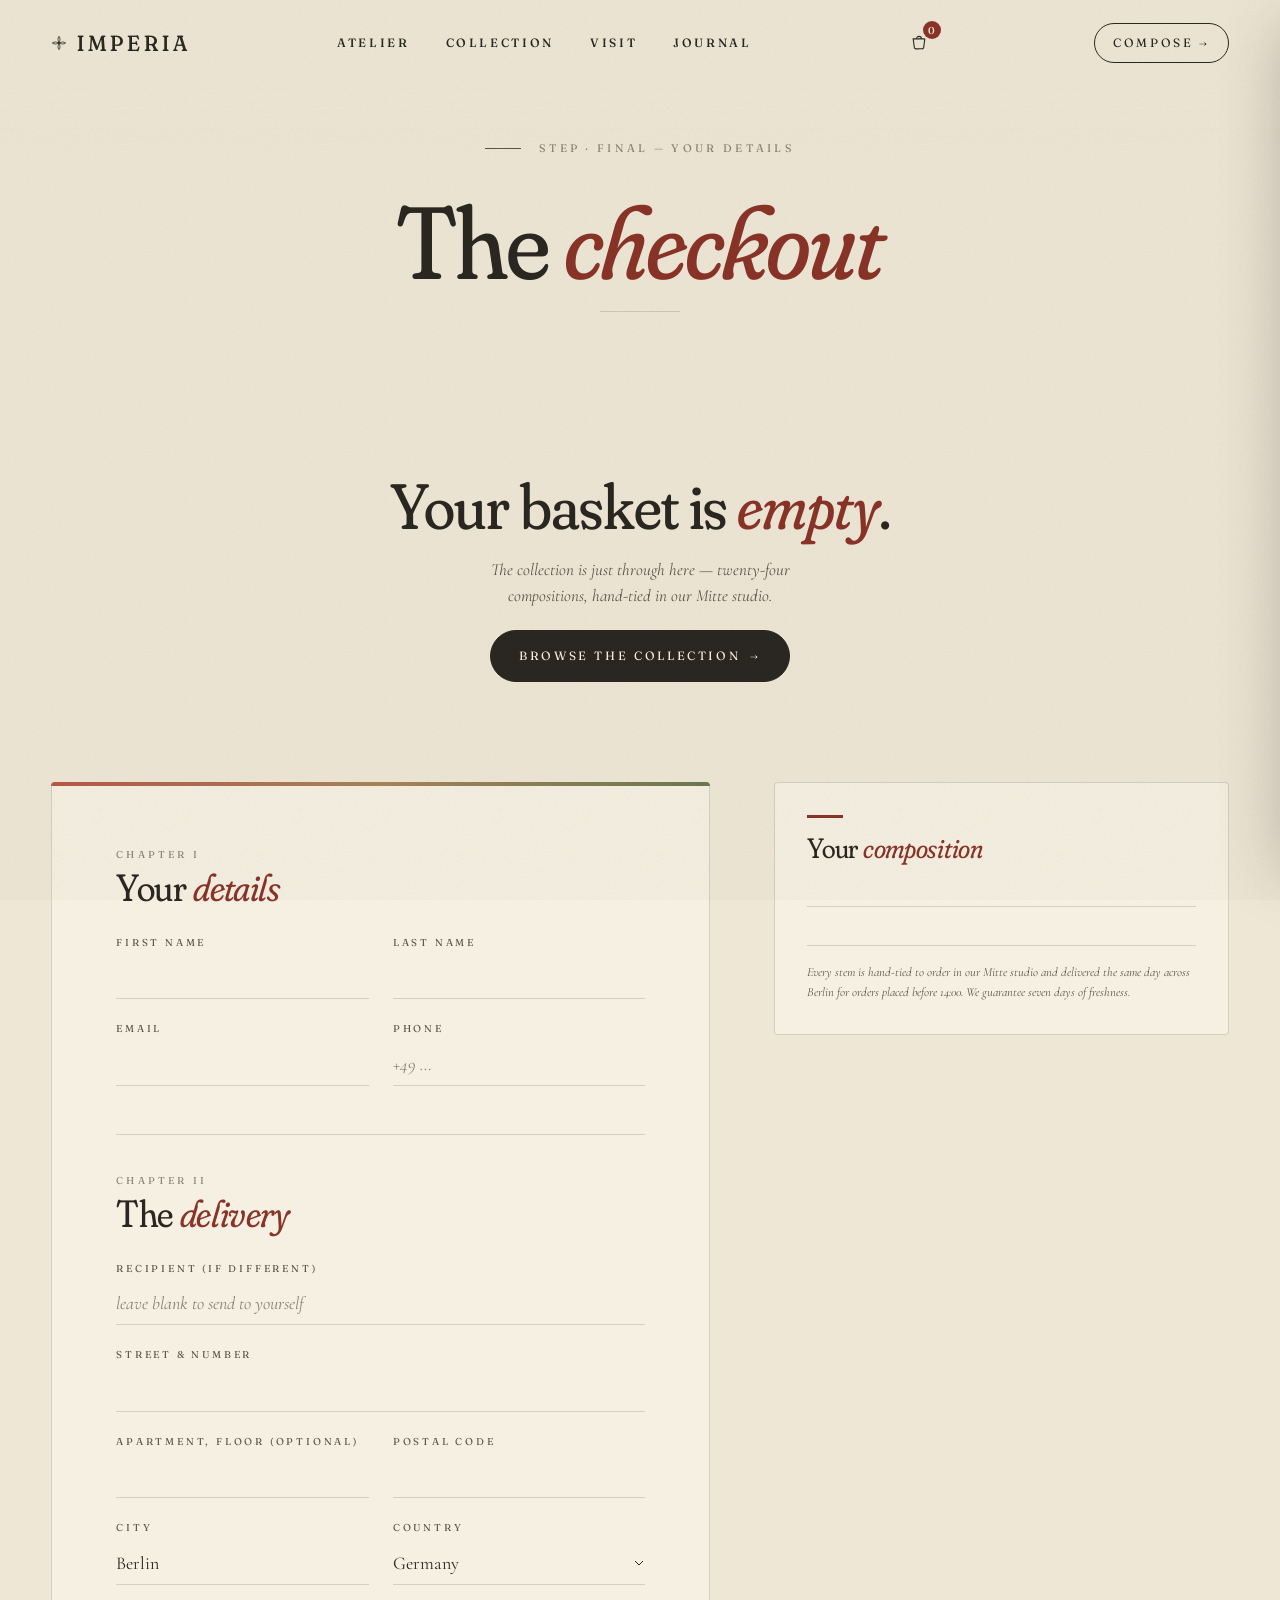
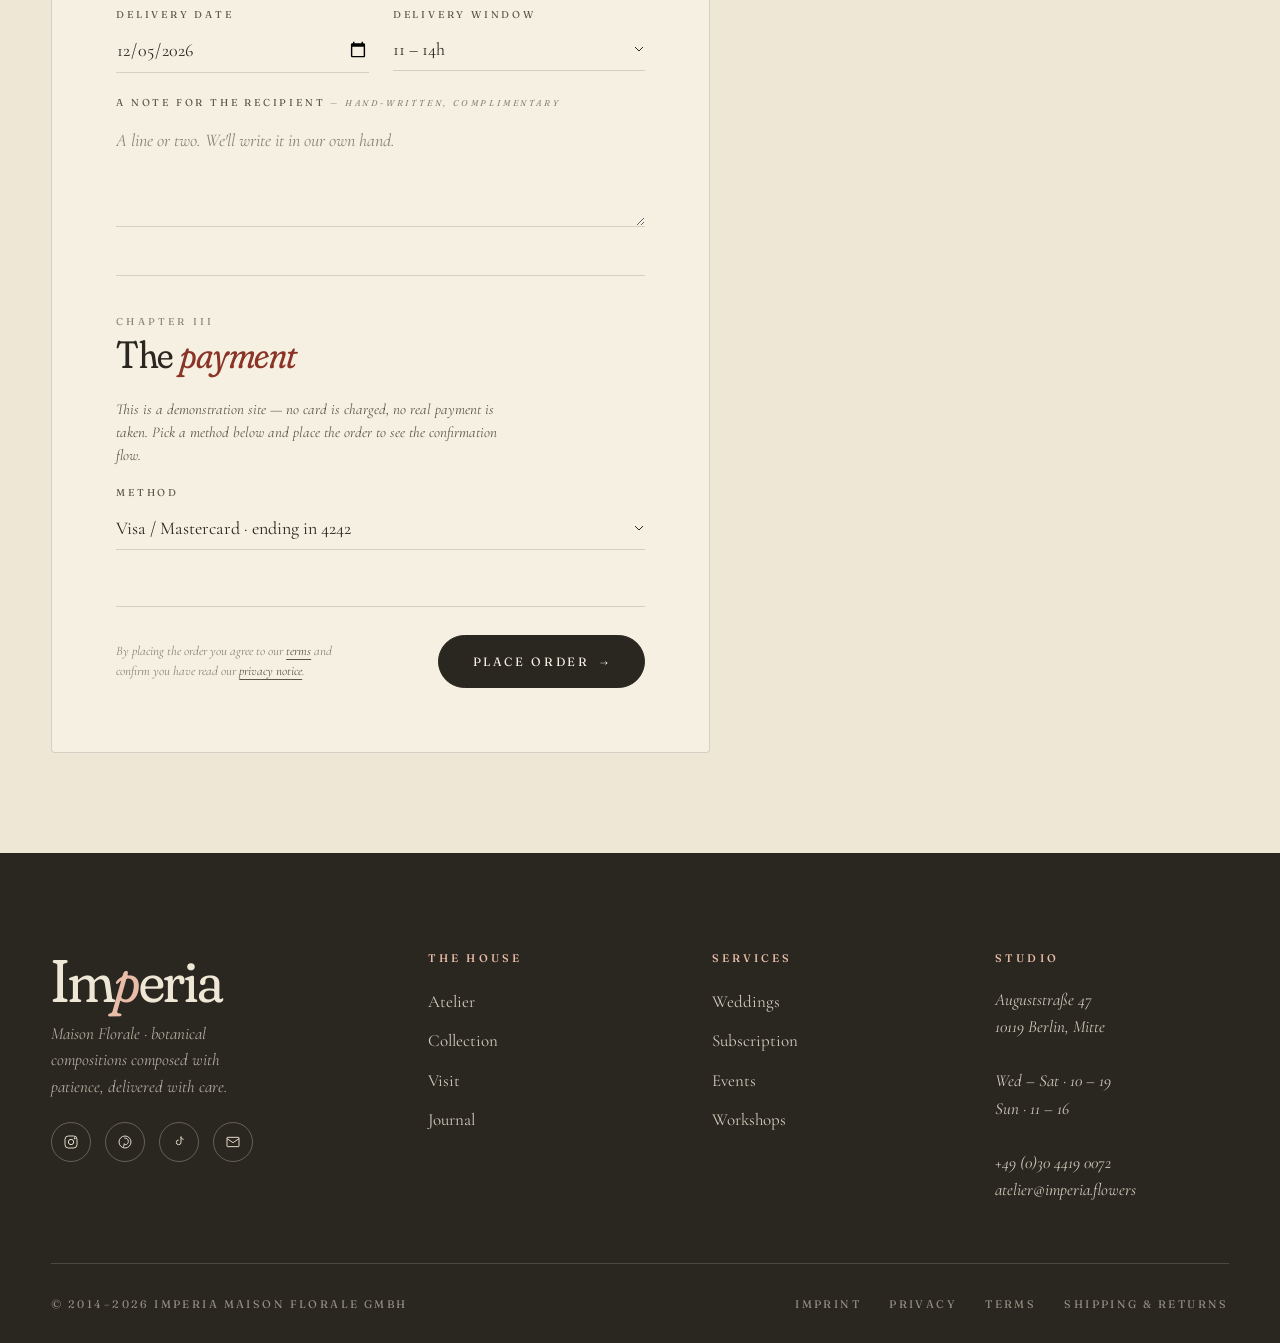
==== commit f5d99cf8: "something" ====
--- a/checkout/index.html
+++ b/checkout/index.html
@@ -76,8 +76,8 @@
 
       <section class="checkout-section">
         <div class="checkout-section-head">
-          <span class="checkout-section-num">i.</span>
-          <h2>Your details</h2>
+          <span class="checkout-section-num">Chapter i</span>
+          <h2>Your <em>details</em></h2>
         </div>
         <div class="form-row">
           <div class="field">
@@ -103,8 +103,8 @@
 
       <section class="checkout-section">
         <div class="checkout-section-head">
-          <span class="checkout-section-num">ii.</span>
-          <h2>Delivery</h2>
+          <span class="checkout-section-num">Chapter ii</span>
+          <h2>The <em>delivery</em></h2>
         </div>
         <div class="form-row">
           <div class="field field-full">
@@ -168,10 +168,10 @@
 
       <section class="checkout-section">
         <div class="checkout-section-head">
-          <span class="checkout-section-num">iii.</span>
-          <h2>Payment</h2>
-        </div>
-        <p style="color: var(--ink-soft); font-style: italic; font-size: 15px; margin-bottom: 18px;">
+          <span class="checkout-section-num">Chapter iii</span>
+          <h2>The <em>payment</em></h2>
+        </div>
+        <p class="checkout-section-note">
           This is a demonstration site — no card is charged, no real payment is taken.
           Pick a method below and place the order to see the confirmation flow.
         </p>
--- a/css/style.css
+++ b/css/style.css
@@ -3089,16 +3089,18 @@
    ============================================================ */
 
 .checkout-page {
-  padding: 140px clamp(20px, 4vw, 56px) 80px;
+  padding: 140px clamp(20px, 4vw, 56px) 100px;
   max-width: 1320px;
   margin: 0 auto;
 }
 
 .checkout-head {
-  margin-bottom: 56px;
+  margin-bottom: clamp(40px, 5vw, 64px);
   display: flex;
   flex-direction: column;
   gap: 14px;
+  text-align: center;
+  align-items: center;
 }
 .checkout-head .page-eyebrow {
   font-family: var(--serif-display);
@@ -3109,89 +3111,158 @@
   color: var(--ink-mute);
 }
 .checkout-title {
-  font-size: clamp(48px, 7vw, 92px);
+  font-size: clamp(56px, 8vw, 110px);
+  letter-spacing: -0.02em;
+  line-height: 0.92;
 }
 .checkout-title em { font-style: italic; color: var(--rose-deep); }
+
+.checkout-head::after {
+  content: "";
+  width: 80px;
+  height: 1px;
+  background: var(--paper-line);
+  margin-top: 8px;
+}
 
 .checkout-grid {
   display: grid;
-  grid-template-columns: minmax(0, 1.4fr) minmax(280px, 1fr);
+  grid-template-columns: minmax(0, 1.45fr) minmax(300px, 1fr);
   gap: clamp(40px, 5vw, 80px);
   align-items: start;
 }
 
-.checkout-form { display: flex; flex-direction: column; gap: 36px; }
-
-.checkout-section {
+/* ---- The form, given the contact-form card treatment ---- */
+.checkout-form {
+  position: relative;
+  background: var(--cream-light);
+  border: 1px solid var(--paper-line);
+  border-radius: 4px;
+  padding: clamp(32px, 5vw, 64px);
+  display: flex;
+  flex-direction: column;
+  gap: clamp(36px, 4vw, 48px);
+}
+.checkout-form::before {
+  content: "";
+  position: absolute;
+  top: -1px; left: -1px; right: -1px;
+  height: 4px;
+  background: linear-gradient(90deg, var(--rose), var(--gold), var(--moss));
+  border-radius: 4px 4px 0 0;
+}
+
+.checkout-section { display: flex; flex-direction: column; }
+.checkout-section + .checkout-section {
   border-top: 1px solid var(--paper-line);
-  padding-top: 24px;
-}
+  padding-top: clamp(28px, 3vw, 40px);
+}
+
 .checkout-section-head {
   display: flex;
-  align-items: baseline;
-  gap: 14px;
-  margin-bottom: 20px;
+  flex-direction: column;
+  align-items: flex-start;
+  gap: 6px;
+  margin-bottom: clamp(20px, 2.5vw, 28px);
 }
 .checkout-section-num {
   font-family: var(--serif-display);
-  font-style: italic;
-  font-size: 14px;
-  color: var(--rose-deep);
+  font-variation-settings: "opsz" 9;
+  font-size: 10px;
+  letter-spacing: 0.32em;
+  text-transform: uppercase;
+  color: var(--ink-mute);
 }
 .checkout-section h2 {
   font-family: var(--serif-display);
-  font-size: 26px;
+  font-variation-settings: "opsz" 144, "SOFT" 100, "wght" 380;
+  font-size: clamp(28px, 3vw, 38px);
   letter-spacing: -0.01em;
-}
+  line-height: 1;
+}
+.checkout-section h2 em { font-style: italic; color: var(--rose-deep); }
+
+.checkout-section-note {
+  font-style: italic;
+  color: var(--ink-soft);
+  font-size: 15px;
+  margin: -4px 0 18px;
+  max-width: 56ch;
+}
+
+.checkout-section .form-row { margin-bottom: 22px; }
+.checkout-section .form-row:last-of-type { margin-bottom: 0; }
 
 .checkout-actions {
   display: flex;
   align-items: center;
   justify-content: space-between;
-  gap: 18px;
-  margin-top: 12px;
+  gap: 22px;
+  margin-top: 8px;
+  padding-top: clamp(20px, 2.5vw, 28px);
+  border-top: 1px solid var(--paper-line);
   flex-wrap: wrap;
 }
 .checkout-actions .form-note {
   font-size: 13px;
   color: var(--ink-mute);
   font-style: italic;
-  max-width: 36ch;
-}
+  max-width: 38ch;
+  line-height: 1.55;
+  flex: 1 1 220px;
+}
+.checkout-actions .form-note a { color: var(--ink-soft); }
+.checkout-actions .form-note a:hover { color: var(--rose-deep); }
 
 .checkout-place {
-  padding: 18px 30px;
-  font-size: 13px;
-}
-
+  padding: 18px 34px;
+  font-size: 12px;
+  letter-spacing: 0.22em;
+}
+.checkout-place:disabled {
+  opacity: 0.7;
+  cursor: progress;
+}
+
+/* ---- Order summary card ---- */
 .checkout-summary {
   position: sticky;
   top: 110px;
   background: var(--cream-light);
   border: 1px solid var(--paper-line);
-  border-radius: 6px;
-  padding: 28px;
+  border-radius: 4px;
+  padding: clamp(24px, 3vw, 32px);
   display: flex;
   flex-direction: column;
-  gap: 18px;
+  gap: 20px;
+}
+.checkout-summary::before {
+  content: "";
+  display: block;
+  height: 3px;
+  width: 36px;
+  background: var(--rose-deep);
+  margin-bottom: -4px;
 }
 .checkout-summary-title {
   font-family: var(--serif-display);
-  font-size: 22px;
+  font-variation-settings: "opsz" 144, "SOFT" 100, "wght" 380;
+  font-size: 28px;
   letter-spacing: -0.01em;
+  line-height: 1;
 }
 .checkout-summary-title em { font-style: italic; color: var(--rose-deep); }
 
 .checkout-lines {
   display: flex;
   flex-direction: column;
-  gap: 14px;
+  gap: 16px;
 }
 .checkout-line {
   display: grid;
   grid-template-columns: 56px 1fr auto;
-  gap: 12px;
-  padding-bottom: 14px;
+  gap: 14px;
+  padding-bottom: 16px;
   border-bottom: 1px solid var(--paper-line);
   align-items: center;
 }
@@ -3204,70 +3275,97 @@
   background: var(--cream-deep);
 }
 .checkout-line-thumb img { width: 100%; height: 100%; object-fit: cover; display: block; }
-.checkout-line-info { display: flex; flex-direction: column; gap: 3px; min-width: 0; }
+.checkout-line-info { display: flex; flex-direction: column; gap: 4px; min-width: 0; }
 .checkout-line-name {
+  font-family: var(--serif-display);
+  font-size: 17px;
+  color: var(--ink);
+  line-height: 1.1;
+}
+.checkout-line-meta {
+  font-size: 12px;
+  letter-spacing: 0.04em;
+  color: var(--ink-soft);
+  font-style: italic;
+}
+.checkout-line-price {
   font-family: var(--serif-display);
   font-size: 16px;
   color: var(--ink);
-}
-.checkout-line-meta {
-  font-size: 12px;
-  color: var(--ink-soft);
-}
-.checkout-line-price {
-  font-family: var(--serif-display);
-  font-size: 15px;
-  color: var(--ink);
   white-space: nowrap;
+  align-self: center;
 }
 
 .checkout-totals {
   display: flex;
   flex-direction: column;
-  gap: 8px;
-  margin-top: 6px;
+  gap: 10px;
+  margin-top: 4px;
+  border-top: 1px solid var(--paper-line);
+  padding-top: 18px;
+}
+.checkout-totals-row {
+  display: flex;
+  align-items: baseline;
+  justify-content: space-between;
+  gap: 10px;
+  font-family: var(--serif-display);
+  font-size: 16px;
+}
+.checkout-totals-row > span:first-child { color: var(--ink-soft); }
+.checkout-totals-row > span:last-child  { color: var(--ink); }
+.checkout-totals-row.muted {
+  color: var(--ink-mute);
+  font-size: 13px;
+}
+.checkout-totals-row.muted > span:first-child,
+.checkout-totals-row.muted > span:last-child { color: var(--ink-mute); }
+
+.checkout-totals-row.grand {
+  font-size: 26px;
+  margin-top: 8px;
+  padding-top: 16px;
+  border-top: 1px solid var(--paper-line);
+  line-height: 1;
+}
+.checkout-totals-row.grand > span:first-child em {
+  font-style: italic;
+  color: var(--rose-deep);
+}
+.checkout-totals-row.grand > span:last-child { color: var(--ink); }
+
+.checkout-promise {
   border-top: 1px solid var(--paper-line);
   padding-top: 16px;
-}
-.checkout-totals-row {
-  display: flex;
-  align-items: baseline;
-  justify-content: space-between;
-  font-family: var(--serif-display);
-  font-size: 15px;
-}
-.checkout-totals-row.muted { color: var(--ink-mute); font-size: 13px; }
-.checkout-totals-row.grand {
-  font-size: 22px;
-  margin-top: 8px;
-  padding-top: 14px;
-  border-top: 1px solid var(--paper-line);
-}
-.checkout-totals-row.grand em { font-style: italic; color: var(--rose-deep); }
-
-.checkout-promise {
-  border-top: 1px solid var(--paper-line);
-  padding-top: 14px;
-  font-size: 12px;
-  color: var(--ink-soft);
-  font-style: italic;
-  line-height: 1.5;
+  font-size: 12.5px;
+  color: var(--ink-soft);
+  font-style: italic;
+  line-height: 1.6;
+  max-width: 100%;
 }
 
 .checkout-empty {
   text-align: center;
-  padding: 80px 20px;
+  padding: clamp(60px, 8vw, 100px) 20px;
   display: flex;
   flex-direction: column;
   align-items: center;
-  gap: 16px;
+  gap: 20px;
 }
 .checkout-empty h2 {
   font-family: var(--serif-display);
-  font-size: clamp(36px, 5vw, 56px);
+  font-variation-settings: "opsz" 144, "SOFT" 100;
+  font-size: clamp(40px, 6vw, 64px);
+  letter-spacing: -0.01em;
+  line-height: 0.95;
 }
 .checkout-empty h2 em { font-style: italic; color: var(--rose-deep); }
-.checkout-empty p { color: var(--ink-soft); font-style: italic; max-width: 40ch; }
+.checkout-empty p {
+  color: var(--ink-soft);
+  font-style: italic;
+  max-width: 44ch;
+  font-size: 17px;
+}
 
 @media (max-width: 920px) {
   .checkout-grid { grid-template-columns: 1fr; }
@@ -3275,8 +3373,13 @@
 }
 
 @media (max-width: 560px) {
-  .checkout-page { padding-top: 110px; }
-  .checkout-section h2 { font-size: 22px; }
+  .checkout-page { padding-top: 110px; padding-bottom: 60px; }
+  .checkout-form { padding: 28px 22px; }
+  .checkout-summary { padding: 24px 22px; }
+  .checkout-section h2 { font-size: 26px; }
+  .checkout-actions { flex-direction: column; align-items: stretch; }
+  .checkout-actions .form-note { order: 2; }
+  .checkout-place { width: 100%; justify-content: center; }
 }
 
 /* ============================================================
